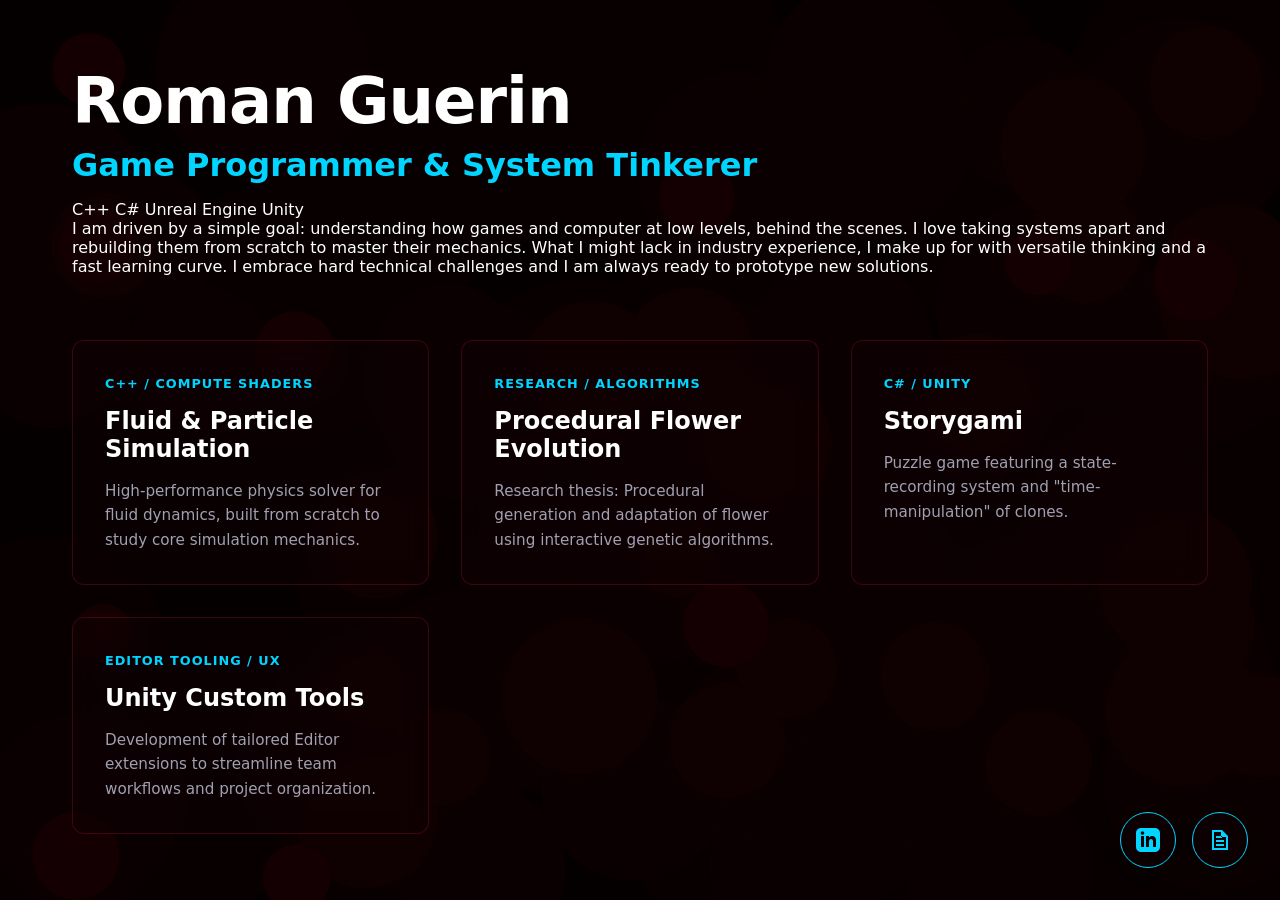
==== index.html @ cbc48a32 "[UPD] V1 - need video" ====
<!DOCTYPE html>
<html lang="en">
<head>
    <meta charset="UTF-8">
    <meta name="viewport" content="width=device-width, initial-scale=1.0">
    <title>Portfolio | Game Programmer</title>
    <link rel="stylesheet" href="css/style.css">
</head>
<body>
    <canvas id="bg-canvas"></canvas>

    <main class="ui-layer">
        <header class="hero">
            <h1>Roman Guerin</h1>
            <h2>Game Programmer & System Tinkerer</h2>
            
            <div class="tags-container">
                <span class="skill-badge">C++</span>
                <span class="skill-badge">C#</span>
                <span class="skill-badge">Unreal Engine</span>
                <span class="skill-badge">Unity</span>
            </div>
            
            <p class="pitch">
                I am driven by a simple goal: understanding how games and computer at low levels, behind the scenes. I love taking systems apart and rebuilding them from scratch to master their mechanics. What I might lack in industry experience, I make up for with versatile thinking and a fast learning curve. I embrace hard technical challenges and I am always ready to prototype new solutions.
            </p>
        </header>

        <section class="projects-grid">
            
            <article class="project-card" data-video="assets/fluid_sim.mp4" onclick="openModal(this)">
                <div class="card-content">
                    <span class="tech-tag">C++ / Compute Shaders</span>
                    <h3>Fluid & Particle Simulation</h3>
                    <p>High-performance physics solver for fluid dynamics, built from scratch to study core simulation mechanics.</p>
                </div>
                <div class="hidden-details" style="display: none;">
                    <p>Developed a custom particle engine designed for scalability and deep understanding of physics programming. Made as a school project, I went beyond and built a fluid simulation and optimised it. The system adapts its execution based on particle count requirements.</p>
                    <ul>
                        <li>Inside Unreal but using native C++.</li>
                        <li>Implemented spatial simulation algorithms for fluid behaviors.</li>
                        <li>Dynamic scaling utilizing GPU optimizations including Compute Shaders and GPU Instancing/Batching for massive particle counts.</li>
                        <li>Focused on memory alignment and data-locality to ensure high-performance rendering.</li>
                    </ul>
                </div>
            </article>

            <article class="project-card" data-video="assets/procedural_flowers.mp4" onclick="openModal(this)">
                <div class="card-content">
                    <span class="tech-tag">Research / Algorithms</span>
                    <h3>Procedural Flower Evolution</h3>
                    <p>Research thesis: Procedural generation and adaptation of flower using interactive genetic algorithms.</p>
                </div>
                <div class="hidden-details" style="display: none;">
                    <p>An exploratory system evaluating how procedural 3D plant models can mutate and adapt. While the thesis focuses on small-scale individual flora, the ultimate architectural goal is full biome generation.</p>
                    <ul>
                        <li>Implemented an Interactive Evolutionary Computation approach where the user acts as the fitness function to guide plant mutation.</li>
                        <li>Explored Crossover and Procedural Mutation algorithms to create organic variations.</li>
                        <li>Studied state-of-the-art scientific papers on algorithmic plant growth.</li>
                    </ul>
                </div>
            </article>

            <article class="project-card" data-video="assets/storygami.mp4" onclick="openModal(this)">
                <div class="card-content">
                    <span class="tech-tag">C# / Unity</span>
                    <h3>Storygami</h3>
                    <p>Puzzle game featuring a state-recording system and "time-manipulation" of clones.</p>
                </div>
                <div class="hidden-details" style="display: none;">
                    <p>A puzzle game presented in an isometric view, featuring the unique aspect that allows players to create clones to solve each room. However, the player requires time to generate these clones, and their time is limited.</p>
                    <p>Architected a system for a 3rd-year student project, focusing heavily on performance constraints and data management.</p>
                    <ul>
                        <li>Developed a Time Record/Playback system saving velocities and player actions.</li>
                        <li>Heavily optimized the recording loop to fluidly support up to 100 simultaneous player clones without frame drops.</li>
                    </ul>
                </div>
            </article>

            <article class="project-card" data-video="assets/unity_tools.mp4" onclick="openModal(this)">
                <div class="card-content">
                    <span class="tech-tag">Editor Tooling / UX</span>
                    <h3>Unity Custom Tools</h3>
                    <p>Development of tailored Editor extensions to streamline team workflows and project organization.</p>
                </div>
                <div class="hidden-details" style="display: none;">
                    <p>I like building tools to help developers and designers. I regularly extend the Unity Editor to solve specific problems.</p>
                    <ul>
                        <li>Built custom Level Design workflows and gizmos for <em>Storygami</em>, drastically reducing iteration time.</li>
                        <li>Developed a Project hierarchy tool allowing custom folder coloring to improve asset management and visual organization.</li>
                        <li>Deep usage of Unity's Editor GUI scripting.</li>
                    </ul>
                </div>
            </article>

        </section>
    </main>

    <div id="project-modal" class="modal-overlay">
        <div class="modal-content">
            <button class="close-btn">&times;</button>
            
            <div class="modal-header">
                <span id="modal-tag" class="tech-tag">Tag</span>
                <h2 id="modal-title">Project Title</h2>
            </div>
            
            <div class="modal-media-container">
                <video id="modal-video" autoplay loop muted playsinline></video>
            </div>
            
            <div id="modal-description" class="modal-body">
            </div>
        </div>
    </div>

    <div class="floating-actions">
        <a href="https://www.linkedin.com/in/roman-guerin/" target="_blank" class="action-btn" title="LinkedIn">
            <svg viewBox="0 0 24 24"><path d="M19 0h-14c-2.761 0-5 2.239-5 5v14c0 2.761 2.239 5 5 5h14c2.762 0 5-2.239 5-5v-14c0-2.761-2.238-5-5-5zm-11 19h-3v-11h3v11zm-1.5-12.268c-.966 0-1.75-.79-1.75-1.764s.784-1.764 1.75-1.764 1.75.79 1.75 1.764-.783 1.764-1.75 1.764zm13.5 12.268h-3v-5.604c0-3.368-4-3.113-4 0v5.604h-3v-11h3v1.765c1.396-2.586 7-2.777 7 2.476v6.759z"/></svg>
        </a>
        <a href="cv.html" class="action-btn" title="View Resume">
            <svg viewBox="0 0 24 24"><path d="M14 2h-10v20h16v-14l-6-6zm-8 2h7v5h5v11h-12v-18zm2 14v-2h8v2h-8zm0-4v-2h8v2h-8zm0-4v-2h6v2h-6z"/></svg>
        </a>
    </div>

    <script src="js/background.js"></script>
    <script src="js/ui.js"></script>
</body>
</html>
---- css/style.css ----
/* Variables */
:root {
    --text-main: #ffffff;
    --text-muted: #a0a0b0;
    --accent-cyan: #00d5ff;
    --card-bg: rgba(15, 0, 5, 0.4); 
    --card-border: rgba(255, 30, 60, 0.2); 
    --card-hover-border: rgba(0, 213, 255, 0.5); 
}

/* Reset */
* {
    margin: 0;
    padding: 0;
    box-sizing: border-box;
}

body {
    background-color: #030001; 
    color: var(--text-main);
    font-family: system-ui, -apple-system, BlinkMacSystemFont, 'Segoe UI', Roboto, sans-serif;
    overflow-x: hidden;
}

/* Canvas */
#bg-canvas {
    position: fixed;
    top: 0;
    left: 0;
    width: 100vw;
    height: 100vh;
    z-index: -1; 
    pointer-events: none; 
}

/* UI Layout */
.ui-layer {
    position: relative;
    z-index: 1;
    max-width: 1200px;
    margin: 0 auto;
    padding: 4rem 2rem;
}

.hero {
    margin-bottom: 4rem;
}

.hero h1 {
    font-size: 4rem;
    font-weight: 800;
    letter-spacing: -1px;
    margin-bottom: 0.5rem;
}

.hero h2 {
    font-size: 2rem;
    color: var(--accent-cyan);
    font-weight: 600;
    margin-bottom: 1rem;
}

.subtitle {
    font-size: 1.2rem;
    color: var(--text-muted);
    max-width: 600px;
    line-height: 1.5;
}

/* Project Cards */
.projects-grid {
    display: grid;
    grid-template-columns: repeat(auto-fit, minmax(320px, 1fr));
    gap: 2rem;
}

.project-card {
    background: var(--card-bg);
    backdrop-filter: blur(12px); 
    -webkit-backdrop-filter: blur(12px);
    border: 1px solid var(--card-border);
    border-radius: 12px;
    padding: 2rem;
    cursor: pointer;
    transition: transform 0.3s ease, border-color 0.3s ease, box-shadow 0.3s ease;
}

.project-card:hover {
    transform: translateY(-5px);
    border-color: var(--card-hover-border);
    box-shadow: 0 10px 30px rgba(0, 213, 255, 0.1);
}

.tech-tag {
    display: inline-block;
    font-size: 0.8rem;
    font-weight: 700;
    text-transform: uppercase;
    letter-spacing: 1px;
    color: var(--accent-cyan);
    margin-bottom: 1rem;
}

.project-card h3 {
    font-size: 1.5rem;
    margin-bottom: 1rem;
}

.project-card p {
    color: var(--text-muted);
    line-height: 1.6;
    font-size: 0.95rem;
}

/* Modal */
.modal-overlay {
    position: fixed;
    top: 0;
    left: 0;
    width: 100vw;
    height: 100vh;
    background: rgba(2, 0, 1, 0.85); 
    backdrop-filter: blur(5px);
    -webkit-backdrop-filter: blur(5px);
    z-index: 100;
    display: flex;
    justify-content: center;
    align-items: center;
    opacity: 0;
    pointer-events: none;
    transition: opacity 0.3s ease;
}

.modal-overlay.active {
    opacity: 1;
    pointer-events: auto;
}

.modal-content {
    background: var(--card-bg);
    border: 1px solid var(--accent-cyan);
    border-radius: 12px;
    width: 90%;
    max-width: 800px;
    max-height: 90vh;
    overflow-y: auto;
    padding: 2.5rem;
    position: relative;
    box-shadow: 0 20px 50px rgba(0, 0, 0, 0.5);
    transform: translateY(30px) scale(0.95);
    transition: transform 0.3s ease;
}

.modal-overlay.active .modal-content {
    transform: translateY(0) scale(1);
}

.close-btn {
    position: absolute;
    top: 1.5rem;
    right: 1.5rem;
    background: none;
    border: none;
    color: var(--text-muted);
    font-size: 2rem;
    line-height: 1;
    cursor: pointer;
    transition: color 0.2s ease;
}

.close-btn:hover {
    color: var(--accent-cyan);
}

.modal-header {
    margin-bottom: 2rem;
}

.modal-header h2 {
    font-size: 2.5rem;
    margin-top: 0.5rem;
}

.modal-media-container {
    width: 100%;
    height: 350px; 
    background: #000;
    border-radius: 8px;
    overflow: hidden;
    margin-bottom: 2rem;
    border: 1px solid var(--card-border);
    box-shadow: 0 4px 15px rgba(0, 0, 0, 0.5);
}

#modal-video {
    width: 100%;
    height: 100%;
    object-fit: cover; 
}

.modal-body {
    line-height: 1.8;
    color: #e0e0e0;
}

.modal-body ul {
    margin-top: 1rem;
    margin-left: 1.5rem;
}

.modal-body li {
    margin-bottom: 0.5rem;
}

/* Floating Actions */
.floating-actions {
    position: fixed;
    bottom: 2rem;
    right: 2rem;
    display: flex;
    gap: 1rem;
    z-index: 50;
}

.action-btn {
    width: 56px;
    height: 56px;
    border-radius: 50%;
    background: var(--card-bg);
    border: 1px solid var(--accent-cyan);
    color: var(--accent-cyan);
    display: flex;
    align-items: center;
    justify-content: center;
    cursor: pointer;
    backdrop-filter: blur(8px);
    transition: all 0.3s ease;
    text-decoration: none;
    box-shadow: 0 4px 15px rgba(0, 0, 0, 0.5);
}

.action-btn:hover {
    transform: scale(1.1) translateY(-5px);
    background: var(--accent-cyan);
    color: #000;
    box-shadow: 0 10px 25px rgba(0, 213, 255, 0.3);
}

.action-btn svg {
    width: 24px;
    height: 24px;
    fill: currentColor;
}

/* CV Page layout */
.cv-page-container {
    position: relative;
    z-index: 1;
    display: flex;
    flex-direction: column;
    align-items: center;
    min-height: 100vh;
    padding: 2rem;
}

.cv-toolbar {
    width: 100%;
    max-width: 1000px;
    display: flex;
    justify-content: space-between;
    margin-bottom: 2rem;
}

.cv-action-btn {
    display: flex;
    align-items: center;
    padding: 0.8rem 1.5rem;
    background: var(--card-bg);
    border: 1px solid var(--accent-cyan);
    color: var(--text-main);
    border-radius: 8px;
    cursor: pointer;
    font-weight: 600;
    text-decoration: none;
    transition: all 0.2s ease;
    backdrop-filter: blur(8px);
}

.cv-action-btn svg {
    width: 20px;
    height: 20px;
    fill: currentColor;
}

.cv-action-btn:hover {
    background: var(--accent-cyan);
    color: #000;
}

.cv-document-wrapper {
    width: 100%;
    max-width: 1000px;
    display: flex;
    justify-content: center;
}

#cv-image {
    max-width: 100%;
    height: auto;
    border-radius: 4px;
    box-shadow: 0 20px 60px rgba(0, 0, 0, 0.8);
    opacity: 0.93; 
}
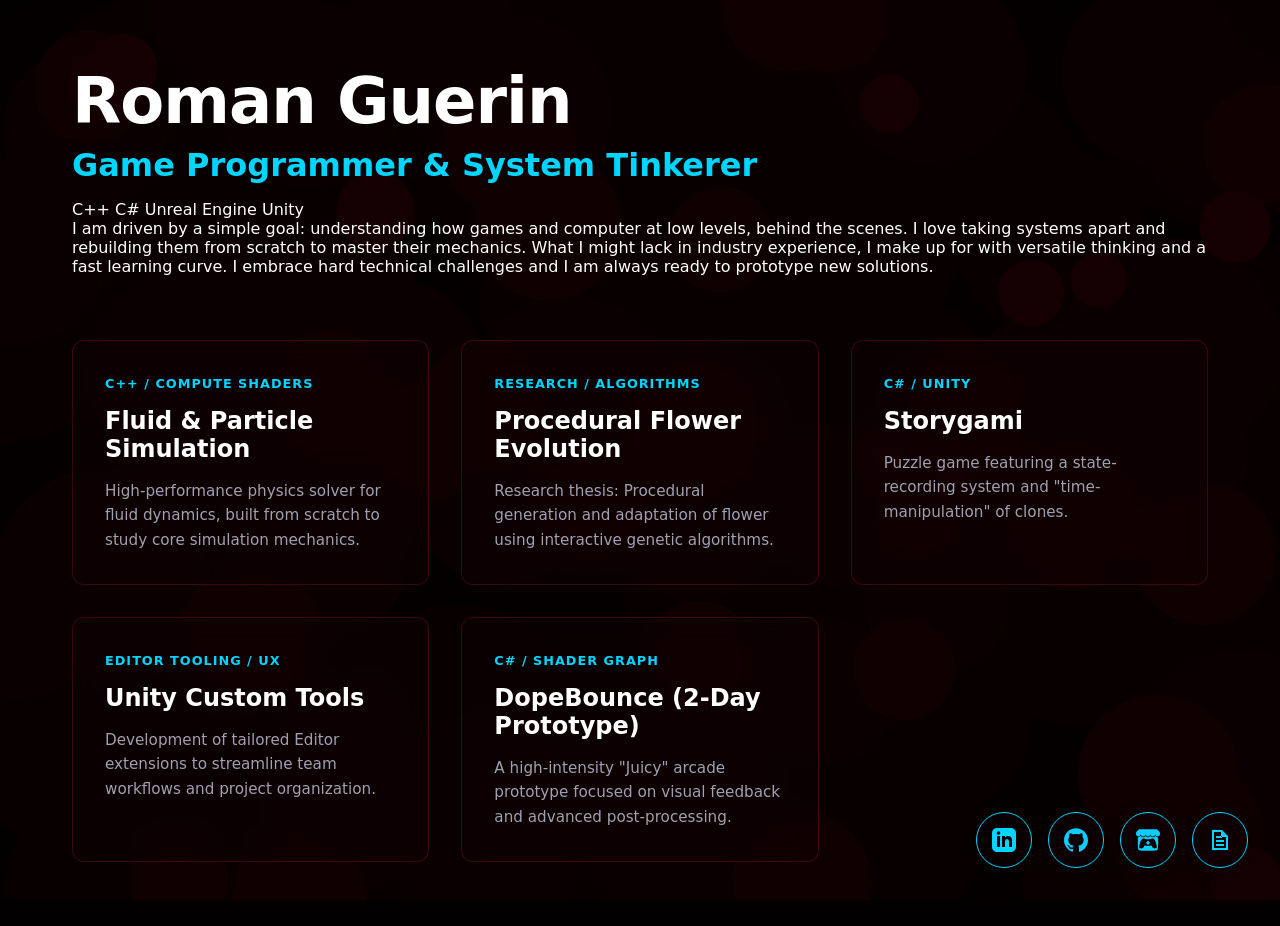
==== commit cc4866b4: "[UPD] Link - proper link + video" ====
--- a/index.html
+++ b/index.html
@@ -88,7 +88,24 @@
                     <ul>
                         <li>Built custom Level Design workflows and gizmos for <em>Storygami</em>, drastically reducing iteration time.</li>
                         <li>Developed a Project hierarchy tool allowing custom folder coloring to improve asset management and visual organization.</li>
+                        <li>Procedural generation of blocs using a propagation style algorithm.</li>
                         <li>Deep usage of Unity's Editor GUI scripting.</li>
+                    </ul>
+                </div>
+            </article>
+
+            <article class="project-card" data-video="assets/dopebounce.mp4" onclick="openModal(this)">
+                <div class="card-content">
+                    <span class="tech-tag">C# / Shader Graph</span>
+                    <h3>DopeBounce (2-Day Prototype)</h3>
+                    <p>A high-intensity "Juicy" arcade prototype focused on visual feedback and advanced post-processing.</p>
+                </div>
+                <div class="hidden-details" style="display: none;">
+                    <p>Built in just 48 hours, this project was an exercise in Game Feel and visual polish. The goal was to transform a basic bouncing mechanic into a sensory experience using procedural effects.</p>
+                    <ul>
+                        <li>Implemented dynamic feedback systems: screen shake, time-stop on impact, and procedural particle trails.</li>
+                        <li>Focused on rapid iteration and "Juice" programming to maximize player engagement with minimal mechanics.</li>
+                        <li>Managed all post-processing volumes and real-time color grading to maintain a cohesive neon-retro aesthetic.</li>
                     </ul>
                 </div>
             </article>
@@ -118,6 +135,12 @@
         <a href="https://www.linkedin.com/in/roman-guerin/" target="_blank" class="action-btn" title="LinkedIn">
             <svg viewBox="0 0 24 24"><path d="M19 0h-14c-2.761 0-5 2.239-5 5v14c0 2.761 2.239 5 5 5h14c2.762 0 5-2.239 5-5v-14c0-2.761-2.238-5-5-5zm-11 19h-3v-11h3v11zm-1.5-12.268c-.966 0-1.75-.79-1.75-1.764s.784-1.764 1.75-1.764 1.75.79 1.75 1.764-.783 1.764-1.75 1.764zm13.5 12.268h-3v-5.604c0-3.368-4-3.113-4 0v5.604h-3v-11h3v1.765c1.396-2.586 7-2.777 7 2.476v6.759z"/></svg>
         </a>
+        <a href="https://github.com/Nyukiland" target="_blank" class="action-btn" title="GitHub">
+            <img src="assets/github.svg" alt="GitHub" style="width: 24px; height: 24px; filter: invert(72%) sepia(85%) saturate(3015%) hue-rotate(152deg) brightness(101%) contrast(101%);">
+        </a>
+        <a href="https://nyukiland.itch.io/" target="_blank" class="action-btn" title="Itch.io">
+            <img src="assets/itch.svg" alt="Itch.io" style="width: 24px; height: 24px; filter: invert(72%) sepia(85%) saturate(3015%) hue-rotate(152deg) brightness(101%) contrast(101%);">
+        </a>
         <a href="cv.html" class="action-btn" title="View Resume">
             <svg viewBox="0 0 24 24"><path d="M14 2h-10v20h16v-14l-6-6zm-8 2h7v5h5v11h-12v-18zm2 14v-2h8v2h-8zm0-4v-2h8v2h-8zm0-4v-2h6v2h-6z"/></svg>
         </a>
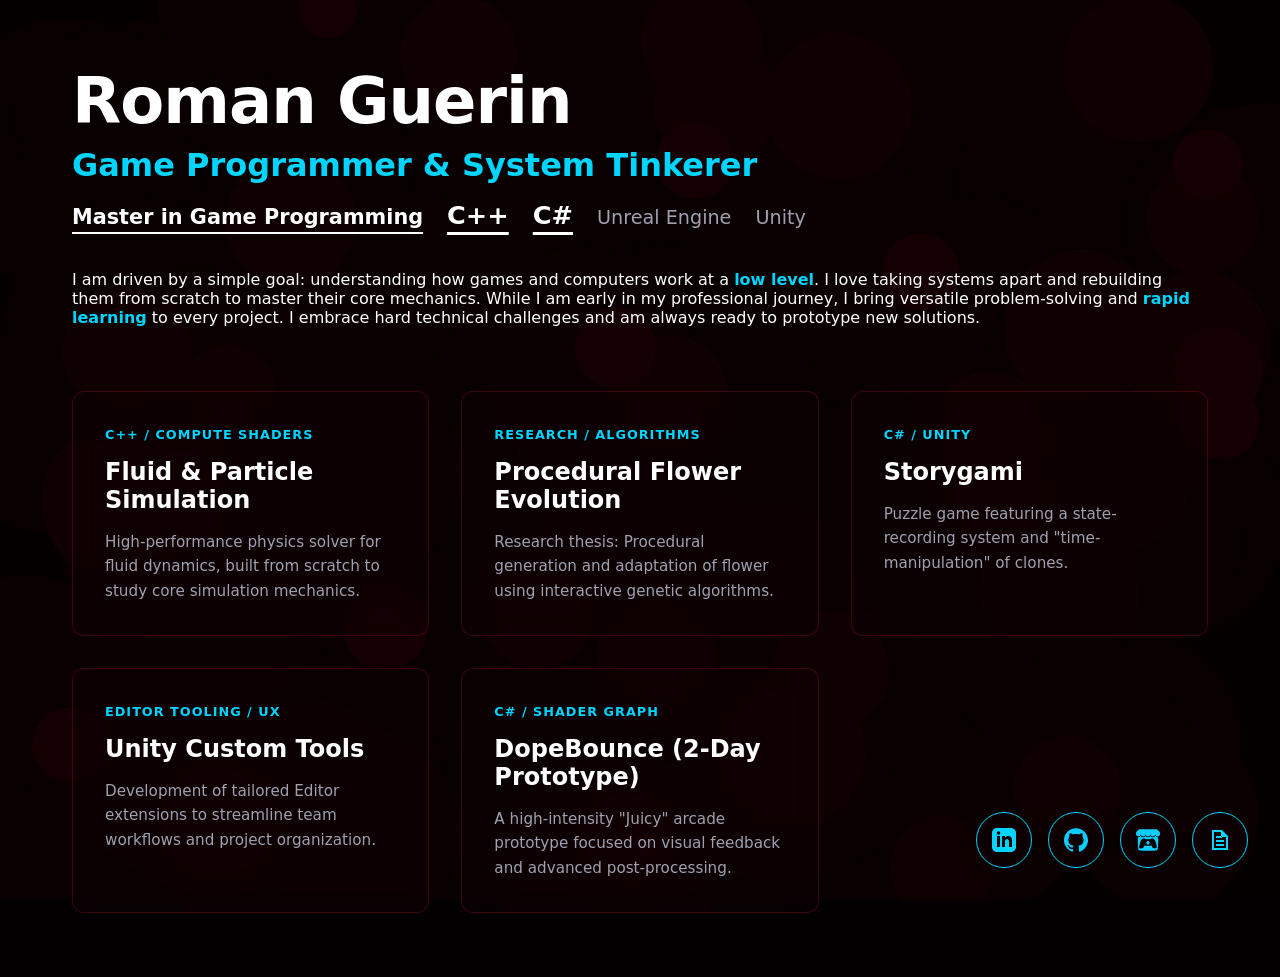
==== commit 074708b6: "[UPD] Mostly visual" ====
--- a/index.html
+++ b/index.html
@@ -2,8 +2,9 @@
 <html lang="en">
 <head>
     <meta charset="UTF-8">
+    <link rel="icon" type="image/svg+xml" href="assets/favicon.svg">
     <meta name="viewport" content="width=device-width, initial-scale=1.0">
-    <title>Portfolio | Game Programmer</title>
+    <title>Roman Guerin Portfolio | Game Programmer</title>
     <link rel="stylesheet" href="css/style.css">
 </head>
 <body>
@@ -14,15 +15,16 @@
             <h1>Roman Guerin</h1>
             <h2>Game Programmer & System Tinkerer</h2>
             
-            <div class="tags-container">
-                <span class="skill-badge">C++</span>
-                <span class="skill-badge">C#</span>
-                <span class="skill-badge">Unreal Engine</span>
-                <span class="skill-badge">Unity</span>
+            <div class="tags-container minimalist-tags">
+                <span class="text-degree">Master in Game Programming</span>
+                <span class="text-lang">C++</span>
+                <span class="text-lang">C#</span>
+                <span class="text-engine">Unreal Engine</span>
+                <span class="text-engine">Unity</span>
             </div>
             
             <p class="pitch">
-                I am driven by a simple goal: understanding how games and computer at low levels, behind the scenes. I love taking systems apart and rebuilding them from scratch to master their mechanics. What I might lack in industry experience, I make up for with versatile thinking and a fast learning curve. I embrace hard technical challenges and I am always ready to prototype new solutions.
+                I am driven by a simple goal: understanding how games and computers work at a <strong>low level</strong>. I love taking systems apart and rebuilding them from scratch to master their core mechanics. While I am early in my professional journey, I bring versatile problem-solving and <strong>rapid learning</strong> to every project. I embrace hard technical challenges and am always ready to prototype new solutions.
             </p>
         </header>
 
@@ -35,17 +37,17 @@
                     <p>High-performance physics solver for fluid dynamics, built from scratch to study core simulation mechanics.</p>
                 </div>
                 <div class="hidden-details" style="display: none;">
-                    <p>Developed a custom particle engine designed for scalability and deep understanding of physics programming. Made as a school project, I went beyond and built a fluid simulation and optimised it. The system adapts its execution based on particle count requirements.</p>
+                    <p>Developed a <strong>custom particle engine</strong> designed for scalability and deep understanding of physics programming. Made as a school project, I went beyond and built a fluid simulation and optimized it. The system adapts its execution based on particle count requirements.</p>
                     <ul>
-                        <li>Inside Unreal but using native C++.</li>
+                        <li>Inside Unreal but using <strong>native C++</strong>.</li>
                         <li>Implemented spatial simulation algorithms for fluid behaviors.</li>
-                        <li>Dynamic scaling utilizing GPU optimizations including Compute Shaders and GPU Instancing/Batching for massive particle counts.</li>
-                        <li>Focused on memory alignment and data-locality to ensure high-performance rendering.</li>
+                        <li>Dynamic scaling utilizing GPU optimizations including <strong>Compute Shaders</strong> and <strong>GPU Instancing/Batching</strong> for massive particle counts.</li>
+                        <li>Focused on <strong>memory alignment</strong> and data-locality to ensure high-performance rendering.</li>
                     </ul>
                 </div>
             </article>
 
-            <article class="project-card" data-video="assets/procedural_flowers.mp4" onclick="openModal(this)">
+            <article class="project-card" data-image="assets/procedural_flowers.jpg" onclick="openModal(this)">
                 <div class="card-content">
                     <span class="tech-tag">Research / Algorithms</span>
                     <h3>Procedural Flower Evolution</h3>
@@ -54,14 +56,14 @@
                 <div class="hidden-details" style="display: none;">
                     <p>An exploratory system evaluating how procedural 3D plant models can mutate and adapt. While the thesis focuses on small-scale individual flora, the ultimate architectural goal is full biome generation.</p>
                     <ul>
-                        <li>Implemented an Interactive Evolutionary Computation approach where the user acts as the fitness function to guide plant mutation.</li>
-                        <li>Explored Crossover and Procedural Mutation algorithms to create organic variations.</li>
-                        <li>Studied state-of-the-art scientific papers on algorithmic plant growth.</li>
+                        <li>Implemented an <strong>Interactive Evolutionary Computation</strong> approach where the user acts as the fitness function to guide plant mutation.</li>
+                        <li>Explored <strong>Crossover</strong> and <strong>Procedural Mutation</strong> algorithms to create organic variations.</li>
+                        <li>Studied <strong>state-of-the-art scientific papers</strong> on algorithmic plant growth.</li>
                     </ul>
                 </div>
             </article>
 
-            <article class="project-card" data-video="assets/storygami.mp4" onclick="openModal(this)">
+            <article class="project-card" data-video="assets/Trailer_Storygami.mp4" onclick="openModal(this)">
                 <div class="card-content">
                     <span class="tech-tag">C# / Unity</span>
                     <h3>Storygami</h3>
@@ -69,11 +71,15 @@
                 </div>
                 <div class="hidden-details" style="display: none;">
                     <p>A puzzle game presented in an isometric view, featuring the unique aspect that allows players to create clones to solve each room. However, the player requires time to generate these clones, and their time is limited.</p>
-                    <p>Architected a system for a 3rd-year student project, focusing heavily on performance constraints and data management.</p>
+                    <p>Architected a system for a 3rd-year student project, focusing heavily on <strong>performance constraints</strong> and <strong>data management</strong>.</p>
                     <ul>
-                        <li>Developed a Time Record/Playback system saving velocities and player actions.</li>
-                        <li>Heavily optimized the recording loop to fluidly support up to 100 simultaneous player clones without frame drops.</li>
+                        <li>Developed a <strong>Time Record/Playback system</strong> saving velocities and player actions.</li>
+                        <li>Heavily optimized the recording loop to fluidly support up to <strong>100 simultaneous player clones</strong> without frame drops.</li>
                     </ul>
+                    <a href="https://kahnetop.itch.io/storygami" target="_blank" class="modal-action-btn">
+                        <svg viewBox="0 0 24 24" style="width: 18px; height: 18px; fill: currentColor; margin-right: 8px;"><path d="M3 22v-20l18 10-18 10z"/></svg>
+                        Play Storygami on Itch.io
+                    </a>
                 </div>
             </article>
 
@@ -86,10 +92,10 @@
                 <div class="hidden-details" style="display: none;">
                     <p>I like building tools to help developers and designers. I regularly extend the Unity Editor to solve specific problems.</p>
                     <ul>
-                        <li>Built custom Level Design workflows and gizmos for <em>Storygami</em>, drastically reducing iteration time.</li>
-                        <li>Developed a Project hierarchy tool allowing custom folder coloring to improve asset management and visual organization.</li>
-                        <li>Procedural generation of blocs using a propagation style algorithm.</li>
-                        <li>Deep usage of Unity's Editor GUI scripting.</li>
+                        <li>Built <strong>custom Level Design workflows</strong> and gizmos for <em>Storygami</em>, drastically reducing iteration time.</li>
+                        <li>Developed a <strong>Project hierarchy tool</strong> allowing custom folder coloring to improve asset management and visual organization.</li>
+                        <li><strong>Procedural generation</strong> of blocs using a propagation style algorithm.</li>
+                        <li>Deep usage of Unity's <strong>Editor GUI scripting</strong>.</li>
                     </ul>
                 </div>
             </article>
@@ -101,12 +107,16 @@
                     <p>A high-intensity "Juicy" arcade prototype focused on visual feedback and advanced post-processing.</p>
                 </div>
                 <div class="hidden-details" style="display: none;">
-                    <p>Built in just 48 hours, this project was an exercise in Game Feel and visual polish. The goal was to transform a basic bouncing mechanic into a sensory experience using procedural effects.</p>
+                    <p>Built in just 48 hours, this project was an exercise in <strong>Game Feel</strong> and visual polish. The goal was to transform a basic bouncing mechanic into a sensory experience using procedural effects.</p>
                     <ul>
-                        <li>Implemented dynamic feedback systems: screen shake, time-stop on impact, and procedural particle trails.</li>
-                        <li>Focused on rapid iteration and "Juice" programming to maximize player engagement with minimal mechanics.</li>
-                        <li>Managed all post-processing volumes and real-time color grading to maintain a cohesive neon-retro aesthetic.</li>
+                        <li>Implemented <strong>dynamic feedback systems</strong>: screen shake, time-stop on impact, and procedural particle trails.</li>
+                        <li>Focused on rapid iteration and <strong>"Juice" programming</strong> to maximize player engagement with minimal mechanics.</li>
+                        <li>Managed all post-processing volumes and real-time color grading to maintain a cohesive <strong>neon-retro aesthetic</strong>.</li>
                     </ul>
+                    <a href="https://gigot.itch.io/dopebounce" target="_blank" class="modal-action-btn">
+                        <svg viewBox="0 0 24 24" style="width: 18px; height: 18px; fill: currentColor; margin-right: 8px;"><path d="M3 22v-20l18 10-18 10z"/></svg>
+                        Play DopeBounce on Itch.io
+                    </a>
                 </div>
             </article>
 
@@ -122,8 +132,13 @@
                 <h2 id="modal-title">Project Title</h2>
             </div>
             
-            <div class="modal-media-container">
+            <div class="modal-media-container" id="media-container">
                 <video id="modal-video" autoplay loop muted playsinline></video>
+                <img id="modal-image" src="" alt="Project Visual" style="display: none;">
+                
+                <button id="fullscreen-btn" class="fullscreen-btn" title="Toggle Fullscreen">
+                    <svg viewBox="0 0 24 24"><path d="M7 14H5v5h5v-2H7v-3zm-2-4h2V7h3V5H5v5zm12 7h-3v2h5v-5h-2v3zM14 5v2h3v3h2V5h-5z"/></svg>
+                </button>
             </div>
             
             <div id="modal-description" class="modal-body">
@@ -135,11 +150,11 @@
         <a href="https://www.linkedin.com/in/roman-guerin/" target="_blank" class="action-btn" title="LinkedIn">
             <svg viewBox="0 0 24 24"><path d="M19 0h-14c-2.761 0-5 2.239-5 5v14c0 2.761 2.239 5 5 5h14c2.762 0 5-2.239 5-5v-14c0-2.761-2.238-5-5-5zm-11 19h-3v-11h3v11zm-1.5-12.268c-.966 0-1.75-.79-1.75-1.764s.784-1.764 1.75-1.764 1.75.79 1.75 1.764-.783 1.764-1.75 1.764zm13.5 12.268h-3v-5.604c0-3.368-4-3.113-4 0v5.604h-3v-11h3v1.765c1.396-2.586 7-2.777 7 2.476v6.759z"/></svg>
         </a>
-        <a href="https://github.com/Nyukiland" target="_blank" class="action-btn" title="GitHub">
-            <img src="assets/github.svg" alt="GitHub" style="width: 24px; height: 24px; filter: invert(72%) sepia(85%) saturate(3015%) hue-rotate(152deg) brightness(101%) contrast(101%);">
+        <a href="https://github.com/nyukiland" target="_blank" class="action-btn" title="GitHub">
+            <img src="assets/github.svg" alt="GitHub" class="social-icon-img">
         </a>
         <a href="https://nyukiland.itch.io/" target="_blank" class="action-btn" title="Itch.io">
-            <img src="assets/itch.svg" alt="Itch.io" style="width: 24px; height: 24px; filter: invert(72%) sepia(85%) saturate(3015%) hue-rotate(152deg) brightness(101%) contrast(101%);">
+            <img src="assets/itch.svg" alt="Itch.io" class="social-icon-img">
         </a>
         <a href="cv.html" class="action-btn" title="View Resume">
             <svg viewBox="0 0 24 24"><path d="M14 2h-10v20h16v-14l-6-6zm-8 2h7v5h5v11h-12v-18zm2 14v-2h8v2h-8zm0-4v-2h8v2h-8zm0-4v-2h6v2h-6z"/></svg>
--- a/css/style.css
+++ b/css/style.css
@@ -1,4 +1,3 @@
-/* Variables */
 :root {
     --text-main: #ffffff;
     --text-muted: #a0a0b0;
@@ -8,7 +7,6 @@
     --card-hover-border: rgba(0, 213, 255, 0.5); 
 }
 
-/* Reset */
 * {
     margin: 0;
     padding: 0;
@@ -22,7 +20,6 @@
     overflow-x: hidden;
 }
 
-/* Canvas */
 #bg-canvas {
     position: fixed;
     top: 0;
@@ -33,7 +30,6 @@
     pointer-events: none; 
 }
 
-/* UI Layout */
 .ui-layer {
     position: relative;
     z-index: 1;
@@ -60,6 +56,40 @@
     margin-bottom: 1rem;
 }
 
+.tags-container.minimalist-tags {
+    display: flex;
+    flex-wrap: wrap;
+    gap: 1.5rem;
+    margin-bottom: 2.5rem;
+    align-items: baseline; 
+}
+
+.text-degree {
+    font-size: 1.3rem;
+    font-weight: 700;
+    color: var(--text-main);
+    text-decoration: underline;
+    text-decoration-color: var(--text-main);
+    text-underline-offset: 8px;
+    text-decoration-thickness: 2px;
+}
+
+.text-lang {
+    font-size: 1.6rem;
+    font-weight: 800;
+    color: var(--text-main);
+    text-decoration: underline;
+    text-decoration-color: var(--text-main);
+    text-underline-offset: 8px;
+    text-decoration-thickness: 3px;
+}
+
+.text-engine {
+    font-size: 1.2rem;
+    font-weight: 500;
+    color: var(--text-muted);
+}
+
 .subtitle {
     font-size: 1.2rem;
     color: var(--text-muted);
@@ -67,7 +97,6 @@
     line-height: 1.5;
 }
 
-/* Project Cards */
 .projects-grid {
     display: grid;
     grid-template-columns: repeat(auto-fit, minmax(320px, 1fr));
@@ -112,7 +141,6 @@
     font-size: 0.95rem;
 }
 
-/* Modal */
 .modal-overlay {
     position: fixed;
     top: 0;
@@ -212,7 +240,6 @@
     margin-bottom: 0.5rem;
 }
 
-/* Floating Actions */
 .floating-actions {
     position: fixed;
     bottom: 2rem;
@@ -252,7 +279,6 @@
     fill: currentColor;
 }
 
-/* CV Page layout */
 .cv-page-container {
     position: relative;
     z-index: 1;
@@ -310,4 +336,90 @@
     border-radius: 4px;
     box-shadow: 0 20px 60px rgba(0, 0, 0, 0.8);
     opacity: 0.93; 
+}
+
+.social-icon-img {
+    width: 24px;
+    height: 24px;
+    transition: filter 0.3s ease;
+    filter: invert(72%) sepia(85%) saturate(3015%) hue-rotate(152deg) brightness(101%) contrast(101%);
+}
+
+.action-btn:hover .social-icon-img {
+    filter: brightness(0);
+}
+
+::-webkit-scrollbar {
+    display: none;
+    width: 0px;
+    background: transparent;
+}
+
+html, body {
+    scrollbar-width: none; 
+    -ms-overflow-style: none; 
+}
+
+.modal-body strong, .pitch strong {
+    color: var(--accent-cyan);
+    font-weight: 700;
+}
+
+#modal-image {
+    width: 100%;
+    height: 100%;
+    object-fit: cover;
+}
+
+.modal-media-container {
+    position: relative; 
+}
+
+.fullscreen-btn {
+    position: absolute;
+    bottom: 12px;
+    right: 12px;
+    background: rgba(0, 0, 0, 0.6);
+    border: 1px solid rgba(0, 213, 255, 0.4);
+    border-radius: 6px;
+    padding: 8px;
+    cursor: pointer;
+    color: var(--text-main);
+    backdrop-filter: blur(4px);
+    transition: all 0.2s ease;
+    display: flex;
+    align-items: center;
+    justify-content: center;
+}
+
+.fullscreen-btn:hover {
+    background: var(--accent-cyan);
+    color: #000;
+}
+
+.fullscreen-btn svg {
+    width: 20px;
+    height: 20px;
+    fill: currentColor;
+}
+
+.modal-action-btn {
+    display: inline-flex;
+    align-items: center;
+    margin-top: 1.5rem;
+    padding: 0.8rem 1.5rem;
+    background: rgba(0, 213, 255, 0.1);
+    border: 1px solid var(--accent-cyan);
+    color: var(--accent-cyan);
+    border-radius: 8px;
+    text-decoration: none;
+    font-weight: 600;
+    transition: all 0.2s ease;
+}
+
+.modal-action-btn:hover {
+    background: var(--accent-cyan);
+    color: #000;
+    box-shadow: 0 5px 15px rgba(0, 213, 255, 0.3);
+    transform: translateY(-2px);
 }
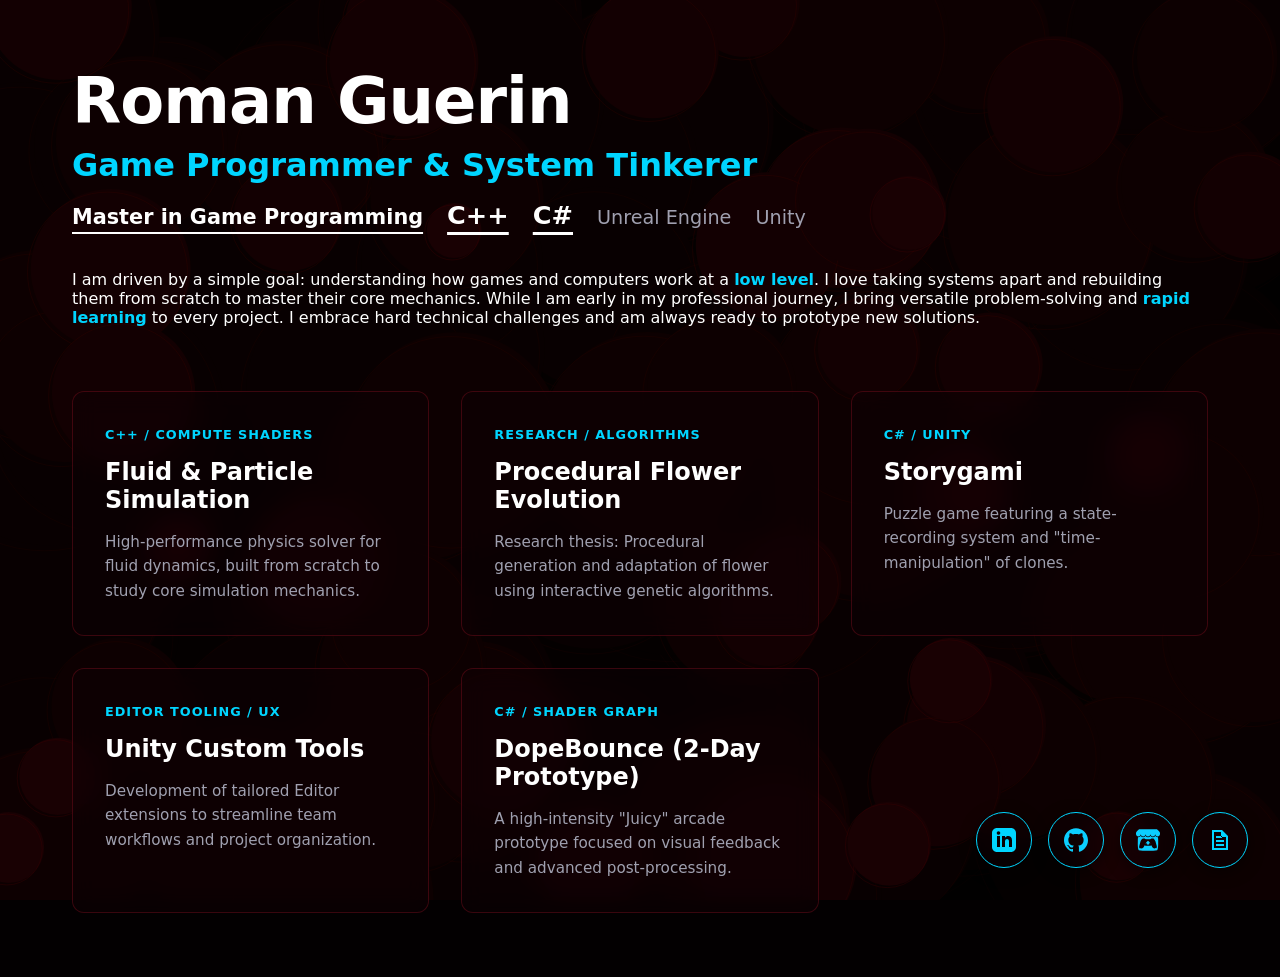
==== commit ed6d4f0c: "[UPD] Added images + fix cv opacity" ====
--- a/index.html
+++ b/index.html
@@ -47,7 +47,7 @@
                 </div>
             </article>
 
-            <article class="project-card" data-image="assets/procedural_flowers.jpg" onclick="openModal(this)">
+            <article class="project-card" data-image="assets/FlowerSchema.png" onclick="openModal(this)">
                 <div class="card-content">
                     <span class="tech-tag">Research / Algorithms</span>
                     <h3>Procedural Flower Evolution</h3>
@@ -83,7 +83,7 @@
                 </div>
             </article>
 
-            <article class="project-card" data-video="assets/unity_tools.mp4" onclick="openModal(this)">
+            <article class="project-card" data-video="assets/tools.mp4" onclick="openModal(this)">
                 <div class="card-content">
                     <span class="tech-tag">Editor Tooling / UX</span>
                     <h3>Unity Custom Tools</h3>
--- a/css/style.css
+++ b/css/style.css
@@ -335,7 +335,7 @@
     height: auto;
     border-radius: 4px;
     box-shadow: 0 20px 60px rgba(0, 0, 0, 0.8);
-    opacity: 0.93; 
+    opacity: 0.96; 
 }
 
 .social-icon-img {
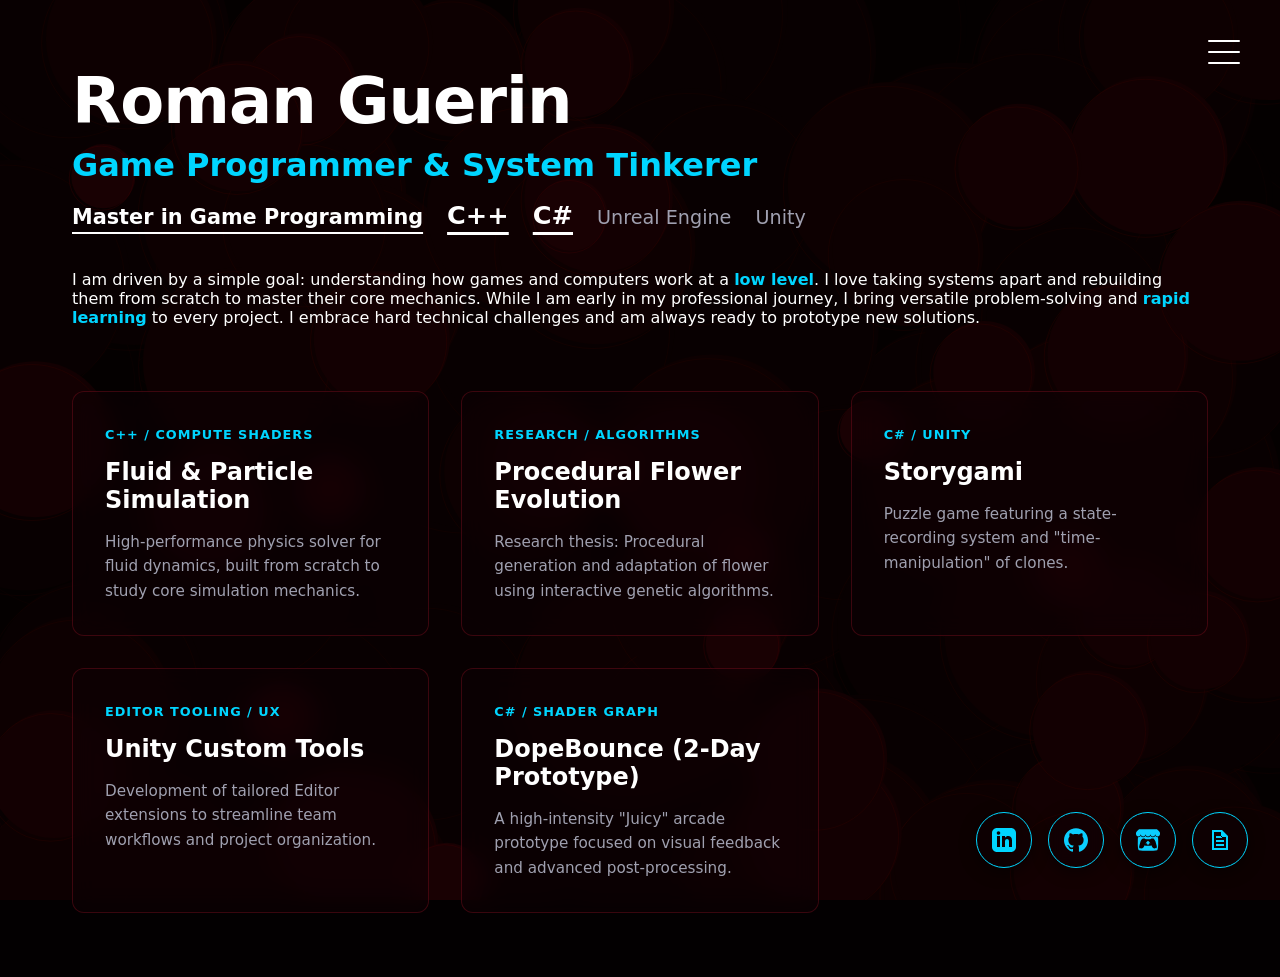
==== commit b1e25b7e: "[ADD] Infinite flower" ====
--- a/index.html
+++ b/index.html
@@ -1,167 +1,360 @@
-<!DOCTYPE html>
+<!doctype html>
 <html lang="en">
-<head>
-    <meta charset="UTF-8">
-    <link rel="icon" type="image/svg+xml" href="assets/favicon.svg">
-    <meta name="viewport" content="width=device-width, initial-scale=1.0">
+  <head>
+    <meta charset="UTF-8" />
+    <link rel="icon" type="image/svg+xml" href="assets/favicon.svg" />
+    <meta name="viewport" content="width=device-width, initial-scale=1.0" />
     <title>Roman Guerin Portfolio | Game Programmer</title>
-    <link rel="stylesheet" href="css/style.css">
-</head>
-<body>
+    <link rel="stylesheet" href="css/style.css" />
+  </head>
+  <body>
     <canvas id="bg-canvas"></canvas>
 
+    <div id="top-nav">
+      <button class="hamburger" id="hamburger-btn">
+        <span></span>
+        <span></span>
+        <span></span>
+      </button>
+      <nav class="dropdown" id="dropdown-menu">
+        <a href="index.html">Home</a>
+        <a href="infiniteflower.html">Infinite Flower</a>
+        <a href="cv.html">CV</a>
+      </nav>
+    </div>
+
     <main class="ui-layer">
-        <header class="hero">
-            <h1>Roman Guerin</h1>
-            <h2>Game Programmer & System Tinkerer</h2>
-            
-            <div class="tags-container minimalist-tags">
-                <span class="text-degree">Master in Game Programming</span>
-                <span class="text-lang">C++</span>
-                <span class="text-lang">C#</span>
-                <span class="text-engine">Unreal Engine</span>
-                <span class="text-engine">Unity</span>
-            </div>
-            
-            <p class="pitch">
-                I am driven by a simple goal: understanding how games and computers work at a <strong>low level</strong>. I love taking systems apart and rebuilding them from scratch to master their core mechanics. While I am early in my professional journey, I bring versatile problem-solving and <strong>rapid learning</strong> to every project. I embrace hard technical challenges and am always ready to prototype new solutions.
-            </p>
-        </header>
-
-        <section class="projects-grid">
-            
-            <article class="project-card" data-video="assets/fluid_sim.mp4" onclick="openModal(this)">
-                <div class="card-content">
-                    <span class="tech-tag">C++ / Compute Shaders</span>
-                    <h3>Fluid & Particle Simulation</h3>
-                    <p>High-performance physics solver for fluid dynamics, built from scratch to study core simulation mechanics.</p>
-                </div>
-                <div class="hidden-details" style="display: none;">
-                    <p>Developed a <strong>custom particle engine</strong> designed for scalability and deep understanding of physics programming. Made as a school project, I went beyond and built a fluid simulation and optimized it. The system adapts its execution based on particle count requirements.</p>
-                    <ul>
-                        <li>Inside Unreal but using <strong>native C++</strong>.</li>
-                        <li>Implemented spatial simulation algorithms for fluid behaviors.</li>
-                        <li>Dynamic scaling utilizing GPU optimizations including <strong>Compute Shaders</strong> and <strong>GPU Instancing/Batching</strong> for massive particle counts.</li>
-                        <li>Focused on <strong>memory alignment</strong> and data-locality to ensure high-performance rendering.</li>
-                    </ul>
-                </div>
-            </article>
-
-            <article class="project-card" data-image="assets/FlowerSchema.png" onclick="openModal(this)">
-                <div class="card-content">
-                    <span class="tech-tag">Research / Algorithms</span>
-                    <h3>Procedural Flower Evolution</h3>
-                    <p>Research thesis: Procedural generation and adaptation of flower using interactive genetic algorithms.</p>
-                </div>
-                <div class="hidden-details" style="display: none;">
-                    <p>An exploratory system evaluating how procedural 3D plant models can mutate and adapt. While the thesis focuses on small-scale individual flora, the ultimate architectural goal is full biome generation.</p>
-                    <ul>
-                        <li>Implemented an <strong>Interactive Evolutionary Computation</strong> approach where the user acts as the fitness function to guide plant mutation.</li>
-                        <li>Explored <strong>Crossover</strong> and <strong>Procedural Mutation</strong> algorithms to create organic variations.</li>
-                        <li>Studied <strong>state-of-the-art scientific papers</strong> on algorithmic plant growth.</li>
-                    </ul>
-                </div>
-            </article>
-
-            <article class="project-card" data-video="assets/Trailer_Storygami.mp4" onclick="openModal(this)">
-                <div class="card-content">
-                    <span class="tech-tag">C# / Unity</span>
-                    <h3>Storygami</h3>
-                    <p>Puzzle game featuring a state-recording system and "time-manipulation" of clones.</p>
-                </div>
-                <div class="hidden-details" style="display: none;">
-                    <p>A puzzle game presented in an isometric view, featuring the unique aspect that allows players to create clones to solve each room. However, the player requires time to generate these clones, and their time is limited.</p>
-                    <p>Architected a system for a 3rd-year student project, focusing heavily on <strong>performance constraints</strong> and <strong>data management</strong>.</p>
-                    <ul>
-                        <li>Developed a <strong>Time Record/Playback system</strong> saving velocities and player actions.</li>
-                        <li>Heavily optimized the recording loop to fluidly support up to <strong>100 simultaneous player clones</strong> without frame drops.</li>
-                    </ul>
-                    <a href="https://kahnetop.itch.io/storygami" target="_blank" class="modal-action-btn">
-                        <svg viewBox="0 0 24 24" style="width: 18px; height: 18px; fill: currentColor; margin-right: 8px;"><path d="M3 22v-20l18 10-18 10z"/></svg>
-                        Play Storygami on Itch.io
-                    </a>
-                </div>
-            </article>
-
-            <article class="project-card" data-video="assets/tools.mp4" onclick="openModal(this)">
-                <div class="card-content">
-                    <span class="tech-tag">Editor Tooling / UX</span>
-                    <h3>Unity Custom Tools</h3>
-                    <p>Development of tailored Editor extensions to streamline team workflows and project organization.</p>
-                </div>
-                <div class="hidden-details" style="display: none;">
-                    <p>I like building tools to help developers and designers. I regularly extend the Unity Editor to solve specific problems.</p>
-                    <ul>
-                        <li>Built <strong>custom Level Design workflows</strong> and gizmos for <em>Storygami</em>, drastically reducing iteration time.</li>
-                        <li>Developed a <strong>Project hierarchy tool</strong> allowing custom folder coloring to improve asset management and visual organization.</li>
-                        <li><strong>Procedural generation</strong> of blocs using a propagation style algorithm.</li>
-                        <li>Deep usage of Unity's <strong>Editor GUI scripting</strong>.</li>
-                    </ul>
-                </div>
-            </article>
-
-            <article class="project-card" data-video="assets/dopebounce.mp4" onclick="openModal(this)">
-                <div class="card-content">
-                    <span class="tech-tag">C# / Shader Graph</span>
-                    <h3>DopeBounce (2-Day Prototype)</h3>
-                    <p>A high-intensity "Juicy" arcade prototype focused on visual feedback and advanced post-processing.</p>
-                </div>
-                <div class="hidden-details" style="display: none;">
-                    <p>Built in just 48 hours, this project was an exercise in <strong>Game Feel</strong> and visual polish. The goal was to transform a basic bouncing mechanic into a sensory experience using procedural effects.</p>
-                    <ul>
-                        <li>Implemented <strong>dynamic feedback systems</strong>: screen shake, time-stop on impact, and procedural particle trails.</li>
-                        <li>Focused on rapid iteration and <strong>"Juice" programming</strong> to maximize player engagement with minimal mechanics.</li>
-                        <li>Managed all post-processing volumes and real-time color grading to maintain a cohesive <strong>neon-retro aesthetic</strong>.</li>
-                    </ul>
-                    <a href="https://gigot.itch.io/dopebounce" target="_blank" class="modal-action-btn">
-                        <svg viewBox="0 0 24 24" style="width: 18px; height: 18px; fill: currentColor; margin-right: 8px;"><path d="M3 22v-20l18 10-18 10z"/></svg>
-                        Play DopeBounce on Itch.io
-                    </a>
-                </div>
-            </article>
-
-        </section>
+      <header class="hero">
+        <h1>Roman Guerin</h1>
+        <h2>Game Programmer & System Tinkerer</h2>
+
+        <div class="tags-container minimalist-tags">
+          <span class="text-degree">Master in Game Programming</span>
+          <span class="text-lang">C++</span>
+          <span class="text-lang">C#</span>
+          <span class="text-engine">Unreal Engine</span>
+          <span class="text-engine">Unity</span>
+        </div>
+
+        <p class="pitch">
+          I am driven by a simple goal: understanding how games and computers
+          work at a <strong>low level</strong>. I love taking systems apart and
+          rebuilding them from scratch to master their core mechanics. While I
+          am early in my professional journey, I bring versatile problem-solving
+          and <strong>rapid learning</strong> to every project. I embrace hard
+          technical challenges and am always ready to prototype new solutions.
+        </p>
+      </header>
+
+      <section class="projects-grid">
+        <article
+          class="project-card"
+          data-video="assets/fluid_sim.mp4"
+          onclick="openModal(this)"
+        >
+          <div class="card-content">
+            <span class="tech-tag">C++ / Compute Shaders</span>
+            <h3>Fluid & Particle Simulation</h3>
+            <p>
+              High-performance physics solver for fluid dynamics, built from
+              scratch to study core simulation mechanics.
+            </p>
+          </div>
+          <div class="hidden-details" style="display: none">
+            <p>
+              Developed a <strong>custom particle engine</strong> designed for
+              scalability and deep understanding of physics programming. Made as
+              a school project, I went beyond and built a fluid simulation and
+              optimized it. The system adapts its execution based on particle
+              count requirements.
+            </p>
+            <ul>
+              <li>Inside Unreal but using <strong>native C++</strong>.</li>
+              <li>
+                Implemented spatial simulation algorithms for fluid behaviors.
+              </li>
+              <li>
+                Dynamic scaling utilizing GPU optimizations including
+                <strong>Compute Shaders</strong> and
+                <strong>GPU Instancing/Batching</strong> for massive particle
+                counts.
+              </li>
+              <li>
+                Focused on <strong>memory alignment</strong> and data-locality
+                to ensure high-performance rendering.
+              </li>
+            </ul>
+          </div>
+        </article>
+
+        <article
+          class="project-card"
+          data-image="assets/FlowerSchema.png"
+          onclick="openModal(this)"
+        >
+          <div class="card-content">
+            <span class="tech-tag">Research / Algorithms</span>
+            <h3>Procedural Flower Evolution</h3>
+            <p>
+              Research thesis: Procedural generation and adaptation of flower
+              using interactive genetic algorithms.
+            </p>
+          </div>
+          <div class="hidden-details" style="display: none">
+            <p>
+              An exploratory system evaluating how procedural 3D plant models
+              can mutate and adapt. While the thesis focuses on small-scale
+              individual flora, the ultimate architectural goal is full biome
+              generation.
+            </p>
+            <ul>
+              <li>
+                Implemented an
+                <strong>Interactive Evolutionary Computation</strong> approach
+                where the user acts as the fitness function to guide plant
+                mutation.
+              </li>
+              <li>
+                Explored <strong>Crossover</strong> and
+                <strong>Procedural Mutation</strong> algorithms to create
+                organic variations.
+              </li>
+              <li>
+                Studied <strong>state-of-the-art scientific papers</strong> on
+                algorithmic plant growth.
+              </li>
+            </ul>
+          </div>
+        </article>
+
+        <article
+          class="project-card"
+          data-video="assets/Trailer_Storygami.mp4"
+          onclick="openModal(this)"
+        >
+          <div class="card-content">
+            <span class="tech-tag">C# / Unity</span>
+            <h3>Storygami</h3>
+            <p>
+              Puzzle game featuring a state-recording system and
+              "time-manipulation" of clones.
+            </p>
+          </div>
+          <div class="hidden-details" style="display: none">
+            <p>
+              A puzzle game presented in an isometric view, featuring the unique
+              aspect that allows players to create clones to solve each room.
+              However, the player requires time to generate these clones, and
+              their time is limited.
+            </p>
+            <p>
+              Architected a system for a 3rd-year student project, focusing
+              heavily on <strong>performance constraints</strong> and
+              <strong>data management</strong>.
+            </p>
+            <ul>
+              <li>
+                Developed a <strong>Time Record/Playback system</strong> saving
+                velocities and player actions.
+              </li>
+              <li>
+                Heavily optimized the recording loop to fluidly support up to
+                <strong>100 simultaneous player clones</strong> without frame
+                drops.
+              </li>
+            </ul>
+            <a
+              href="https://kahnetop.itch.io/storygami"
+              target="_blank"
+              class="modal-action-btn"
+            >
+              <svg
+                viewBox="0 0 24 24"
+                style="
+                  width: 18px;
+                  height: 18px;
+                  fill: currentColor;
+                  margin-right: 8px;
+                "
+              >
+                <path d="M3 22v-20l18 10-18 10z" />
+              </svg>
+              Play Storygami on Itch.io
+            </a>
+          </div>
+        </article>
+
+        <article
+          class="project-card"
+          data-video="assets/tools.mp4"
+          onclick="openModal(this)"
+        >
+          <div class="card-content">
+            <span class="tech-tag">Editor Tooling / UX</span>
+            <h3>Unity Custom Tools</h3>
+            <p>
+              Development of tailored Editor extensions to streamline team
+              workflows and project organization.
+            </p>
+          </div>
+          <div class="hidden-details" style="display: none">
+            <p>
+              I like building tools to help developers and designers. I
+              regularly extend the Unity Editor to solve specific problems.
+            </p>
+            <ul>
+              <li>
+                Built <strong>custom Level Design workflows</strong> and gizmos
+                for <em>Storygami</em>, drastically reducing iteration time.
+              </li>
+              <li>
+                Developed a <strong>Project hierarchy tool</strong> allowing
+                custom folder coloring to improve asset management and visual
+                organization.
+              </li>
+              <li>
+                <strong>Procedural generation</strong> of blocs using a
+                propagation style algorithm.
+              </li>
+              <li>
+                Deep usage of Unity's <strong>Editor GUI scripting</strong>.
+              </li>
+            </ul>
+          </div>
+        </article>
+
+        <article
+          class="project-card"
+          data-video="assets/dopebounce.mp4"
+          onclick="openModal(this)"
+        >
+          <div class="card-content">
+            <span class="tech-tag">C# / Shader Graph</span>
+            <h3>DopeBounce (2-Day Prototype)</h3>
+            <p>
+              A high-intensity "Juicy" arcade prototype focused on visual
+              feedback and advanced post-processing.
+            </p>
+          </div>
+          <div class="hidden-details" style="display: none">
+            <p>
+              Built in just 48 hours, this project was an exercise in
+              <strong>Game Feel</strong> and visual polish. The goal was to
+              transform a basic bouncing mechanic into a sensory experience
+              using procedural effects.
+            </p>
+            <ul>
+              <li>
+                Implemented <strong>dynamic feedback systems</strong>: screen
+                shake, time-stop on impact, and procedural particle trails.
+              </li>
+              <li>
+                Focused on rapid iteration and
+                <strong>"Juice" programming</strong> to maximize player
+                engagement with minimal mechanics.
+              </li>
+              <li>
+                Managed all post-processing volumes and real-time color grading
+                to maintain a cohesive <strong>neon-retro aesthetic</strong>.
+              </li>
+            </ul>
+            <a
+              href="https://gigot.itch.io/dopebounce"
+              target="_blank"
+              class="modal-action-btn"
+            >
+              <svg
+                viewBox="0 0 24 24"
+                style="
+                  width: 18px;
+                  height: 18px;
+                  fill: currentColor;
+                  margin-right: 8px;
+                "
+              >
+                <path d="M3 22v-20l18 10-18 10z" />
+              </svg>
+              Play DopeBounce on Itch.io
+            </a>
+          </div>
+        </article>
+      </section>
     </main>
 
     <div id="project-modal" class="modal-overlay">
-        <div class="modal-content">
-            <button class="close-btn">&times;</button>
-            
-            <div class="modal-header">
-                <span id="modal-tag" class="tech-tag">Tag</span>
-                <h2 id="modal-title">Project Title</h2>
-            </div>
-            
-            <div class="modal-media-container" id="media-container">
-                <video id="modal-video" autoplay loop muted playsinline></video>
-                <img id="modal-image" src="" alt="Project Visual" style="display: none;">
-                
-                <button id="fullscreen-btn" class="fullscreen-btn" title="Toggle Fullscreen">
-                    <svg viewBox="0 0 24 24"><path d="M7 14H5v5h5v-2H7v-3zm-2-4h2V7h3V5H5v5zm12 7h-3v2h5v-5h-2v3zM14 5v2h3v3h2V5h-5z"/></svg>
-                </button>
-            </div>
-            
-            <div id="modal-description" class="modal-body">
-            </div>
+      <div class="modal-content">
+        <button class="close-btn">&times;</button>
+
+        <div class="modal-header">
+          <span id="modal-tag" class="tech-tag">Tag</span>
+          <h2 id="modal-title">Project Title</h2>
         </div>
+
+        <div class="modal-media-container" id="media-container">
+          <video id="modal-video" autoplay loop muted playsinline></video>
+          <img
+            id="modal-image"
+            src=""
+            alt="Project Visual"
+            style="display: none"
+          />
+
+          <button
+            id="fullscreen-btn"
+            class="fullscreen-btn"
+            title="Toggle Fullscreen"
+          >
+            <svg viewBox="0 0 24 24">
+              <path
+                d="M7 14H5v5h5v-2H7v-3zm-2-4h2V7h3V5H5v5zm12 7h-3v2h5v-5h-2v3zM14 5v2h3v3h2V5h-5z"
+              />
+            </svg>
+          </button>
+        </div>
+
+        <div id="modal-description" class="modal-body"></div>
+      </div>
     </div>
 
     <div class="floating-actions">
-        <a href="https://www.linkedin.com/in/roman-guerin/" target="_blank" class="action-btn" title="LinkedIn">
-            <svg viewBox="0 0 24 24"><path d="M19 0h-14c-2.761 0-5 2.239-5 5v14c0 2.761 2.239 5 5 5h14c2.762 0 5-2.239 5-5v-14c0-2.761-2.238-5-5-5zm-11 19h-3v-11h3v11zm-1.5-12.268c-.966 0-1.75-.79-1.75-1.764s.784-1.764 1.75-1.764 1.75.79 1.75 1.764-.783 1.764-1.75 1.764zm13.5 12.268h-3v-5.604c0-3.368-4-3.113-4 0v5.604h-3v-11h3v1.765c1.396-2.586 7-2.777 7 2.476v6.759z"/></svg>
-        </a>
-        <a href="https://github.com/nyukiland" target="_blank" class="action-btn" title="GitHub">
-            <img src="assets/github.svg" alt="GitHub" class="social-icon-img">
-        </a>
-        <a href="https://nyukiland.itch.io/" target="_blank" class="action-btn" title="Itch.io">
-            <img src="assets/itch.svg" alt="Itch.io" class="social-icon-img">
-        </a>
-        <a href="cv.html" class="action-btn" title="View Resume">
-            <svg viewBox="0 0 24 24"><path d="M14 2h-10v20h16v-14l-6-6zm-8 2h7v5h5v11h-12v-18zm2 14v-2h8v2h-8zm0-4v-2h8v2h-8zm0-4v-2h6v2h-6z"/></svg>
-        </a>
+      <a
+        href="https://www.linkedin.com/in/roman-guerin/"
+        target="_blank"
+        class="action-btn"
+        title="LinkedIn"
+      >
+        <svg viewBox="0 0 24 24">
+          <path
+            d="M19 0h-14c-2.761 0-5 2.239-5 5v14c0 2.761 2.239 5 5 5h14c2.762 0 5-2.239 5-5v-14c0-2.761-2.238-5-5-5zm-11 19h-3v-11h3v11zm-1.5-12.268c-.966 0-1.75-.79-1.75-1.764s.784-1.764 1.75-1.764 1.75.79 1.75 1.764-.783 1.764-1.75 1.764zm13.5 12.268h-3v-5.604c0-3.368-4-3.113-4 0v5.604h-3v-11h3v1.765c1.396-2.586 7-2.777 7 2.476v6.759z"
+          />
+        </svg>
+      </a>
+      <a
+        href="https://github.com/nyukiland"
+        target="_blank"
+        class="action-btn"
+        title="GitHub"
+      >
+        <img src="assets/github.svg" alt="GitHub" class="social-icon-img" />
+      </a>
+      <a
+        href="https://nyukiland.itch.io/"
+        target="_blank"
+        class="action-btn"
+        title="Itch.io"
+      >
+        <img src="assets/itch.svg" alt="Itch.io" class="social-icon-img" />
+      </a>
+      <a href="cv.html" class="action-btn" title="View Resume">
+        <svg viewBox="0 0 24 24">
+          <path
+            d="M14 2h-10v20h16v-14l-6-6zm-8 2h7v5h5v11h-12v-18zm2 14v-2h8v2h-8zm0-4v-2h8v2h-8zm0-4v-2h6v2h-6z"
+          />
+        </svg>
+      </a>
     </div>
 
     <script src="js/background.js"></script>
     <script src="js/ui.js"></script>
-</body>
-</html>+  </body>
+</html>
--- a/css/style.css
+++ b/css/style.css
@@ -1,425 +1,486 @@
 :root {
-    --text-main: #ffffff;
-    --text-muted: #a0a0b0;
-    --accent-cyan: #00d5ff;
-    --card-bg: rgba(15, 0, 5, 0.4); 
-    --card-border: rgba(255, 30, 60, 0.2); 
-    --card-hover-border: rgba(0, 213, 255, 0.5); 
+  --text-main: #ffffff;
+  --text-muted: #a0a0b0;
+  --accent-cyan: #00d5ff;
+  --card-bg: rgba(15, 0, 5, 0.4);
+  --card-border: rgba(255, 30, 60, 0.2);
+  --card-hover-border: rgba(0, 213, 255, 0.5);
 }
 
 * {
-    margin: 0;
-    padding: 0;
-    box-sizing: border-box;
+  margin: 0;
+  padding: 0;
+  box-sizing: border-box;
 }
 
 body {
-    background-color: #030001; 
-    color: var(--text-main);
-    font-family: system-ui, -apple-system, BlinkMacSystemFont, 'Segoe UI', Roboto, sans-serif;
-    overflow-x: hidden;
+  background-color: #030001;
+  color: var(--text-main);
+  font-family:
+    system-ui,
+    -apple-system,
+    BlinkMacSystemFont,
+    "Segoe UI",
+    Roboto,
+    sans-serif;
+  overflow-x: hidden;
+}
+
+::-webkit-scrollbar {
+  display: none;
+  width: 0px;
+  background: transparent;
+}
+
+html,
+body {
+  scrollbar-width: none;
+  -ms-overflow-style: none;
+}
+
+#top-nav {
+  position: absolute;
+  top: 40px;
+  right: 40px;
+  z-index: 20;
+  display: flex;
+  flex-direction: column;
+  align-items: flex-end;
+}
+
+.hamburger {
+  width: 32px;
+  height: 24px;
+  background: none;
+  border: none;
+  cursor: pointer;
+  position: relative;
+  z-index: 30;
+  outline: none;
+}
+
+.hamburger span {
+  display: block;
+  position: absolute;
+  width: 100%;
+  height: 2px;
+  background: white;
+  border-radius: 2px;
+  transition: all 0.3s cubic-bezier(0.25, 0.1, 0.25, 1);
+  transform-origin: center;
+}
+
+.hamburger span:nth-child(1) {
+  top: 0;
+}
+.hamburger span:nth-child(2) {
+  top: 50%;
+  transform: translateY(-50%);
+}
+.hamburger span:nth-child(3) {
+  bottom: 0;
+}
+
+.hamburger.open span:nth-child(1) {
+  top: 50%;
+  transform: translateY(-50%) rotate(45deg);
+}
+.hamburger.open span:nth-child(2) {
+  opacity: 0;
+}
+.hamburger.open span:nth-child(3) {
+  bottom: 50%;
+  transform: translateY(50%) rotate(-45deg);
+}
+
+.dropdown {
+  position: absolute;
+  top: 40px;
+  right: 0;
+  background: rgba(0, 0, 0, 0.6);
+  backdrop-filter: blur(10px);
+  border: 1px solid rgba(255, 255, 255, 0.15);
+  border-radius: 8px;
+  padding: 10px 0;
+  display: flex;
+  flex-direction: column;
+  min-width: 180px;
+  opacity: 0;
+  pointer-events: none;
+  transform: translateY(-10px);
+  transition: all 0.3s cubic-bezier(0.25, 0.1, 0.25, 1);
+}
+
+.dropdown.open {
+  opacity: 1;
+  pointer-events: auto;
+  transform: translateY(0);
+}
+
+.dropdown a {
+  color: rgba(255, 255, 255, 0.7);
+  text-decoration: none;
+  padding: 12px 24px;
+  font-size: 13px;
+  text-transform: uppercase;
+  letter-spacing: 0.15em;
+  transition:
+    background 0.2s,
+    color 0.2s;
+}
+
+.dropdown a:hover {
+  background: rgba(255, 255, 255, 0.1);
+  color: white;
 }
 
 #bg-canvas {
-    position: fixed;
-    top: 0;
-    left: 0;
-    width: 100vw;
-    height: 100vh;
-    z-index: -1; 
-    pointer-events: none; 
+  position: fixed;
+  top: 0;
+  left: 0;
+  width: 100vw;
+  height: 100vh;
+  z-index: -1;
+  pointer-events: none;
 }
 
 .ui-layer {
-    position: relative;
-    z-index: 1;
-    max-width: 1200px;
-    margin: 0 auto;
-    padding: 4rem 2rem;
+  position: relative;
+  z-index: 1;
+  max-width: 1200px;
+  margin: 0 auto;
+  padding: 4rem 2rem;
 }
 
 .hero {
-    margin-bottom: 4rem;
-}
-
+  margin-bottom: 4rem;
+}
 .hero h1 {
-    font-size: 4rem;
-    font-weight: 800;
-    letter-spacing: -1px;
-    margin-bottom: 0.5rem;
-}
-
+  font-size: 4rem;
+  font-weight: 800;
+  letter-spacing: -1px;
+  margin-bottom: 0.5rem;
+}
 .hero h2 {
-    font-size: 2rem;
-    color: var(--accent-cyan);
-    font-weight: 600;
-    margin-bottom: 1rem;
+  font-size: 2rem;
+  color: var(--accent-cyan);
+  font-weight: 600;
+  margin-bottom: 1rem;
 }
 
 .tags-container.minimalist-tags {
-    display: flex;
-    flex-wrap: wrap;
-    gap: 1.5rem;
-    margin-bottom: 2.5rem;
-    align-items: baseline; 
-}
-
+  display: flex;
+  flex-wrap: wrap;
+  gap: 1.5rem;
+  margin-bottom: 2.5rem;
+  align-items: baseline;
+}
 .text-degree {
-    font-size: 1.3rem;
-    font-weight: 700;
-    color: var(--text-main);
-    text-decoration: underline;
-    text-decoration-color: var(--text-main);
-    text-underline-offset: 8px;
-    text-decoration-thickness: 2px;
-}
-
+  font-size: 1.3rem;
+  font-weight: 700;
+  color: var(--text-main);
+  text-decoration: underline;
+  text-decoration-color: var(--text-main);
+  text-underline-offset: 8px;
+  text-decoration-thickness: 2px;
+}
 .text-lang {
-    font-size: 1.6rem;
-    font-weight: 800;
-    color: var(--text-main);
-    text-decoration: underline;
-    text-decoration-color: var(--text-main);
-    text-underline-offset: 8px;
-    text-decoration-thickness: 3px;
-}
-
+  font-size: 1.6rem;
+  font-weight: 800;
+  color: var(--text-main);
+  text-decoration: underline;
+  text-decoration-color: var(--text-main);
+  text-underline-offset: 8px;
+  text-decoration-thickness: 3px;
+}
 .text-engine {
-    font-size: 1.2rem;
-    font-weight: 500;
-    color: var(--text-muted);
+  font-size: 1.2rem;
+  font-weight: 500;
+  color: var(--text-muted);
 }
 
 .subtitle {
-    font-size: 1.2rem;
-    color: var(--text-muted);
-    max-width: 600px;
-    line-height: 1.5;
+  font-size: 1.2rem;
+  color: var(--text-muted);
+  max-width: 600px;
+  line-height: 1.5;
 }
 
 .projects-grid {
-    display: grid;
-    grid-template-columns: repeat(auto-fit, minmax(320px, 1fr));
-    gap: 2rem;
-}
-
+  display: grid;
+  grid-template-columns: repeat(auto-fit, minmax(320px, 1fr));
+  gap: 2rem;
+}
 .project-card {
-    background: var(--card-bg);
-    backdrop-filter: blur(12px); 
-    -webkit-backdrop-filter: blur(12px);
-    border: 1px solid var(--card-border);
-    border-radius: 12px;
-    padding: 2rem;
-    cursor: pointer;
-    transition: transform 0.3s ease, border-color 0.3s ease, box-shadow 0.3s ease;
-}
-
+  background: var(--card-bg);
+  backdrop-filter: blur(12px);
+  border: 1px solid var(--card-border);
+  border-radius: 12px;
+  padding: 2rem;
+  cursor: pointer;
+  transition:
+    transform 0.3s ease,
+    border-color 0.3s ease,
+    box-shadow 0.3s ease;
+}
 .project-card:hover {
-    transform: translateY(-5px);
-    border-color: var(--card-hover-border);
-    box-shadow: 0 10px 30px rgba(0, 213, 255, 0.1);
-}
-
+  transform: translateY(-5px);
+  border-color: var(--card-hover-border);
+  box-shadow: 0 10px 30px rgba(0, 213, 255, 0.1);
+}
 .tech-tag {
-    display: inline-block;
-    font-size: 0.8rem;
-    font-weight: 700;
-    text-transform: uppercase;
-    letter-spacing: 1px;
-    color: var(--accent-cyan);
-    margin-bottom: 1rem;
-}
-
+  display: inline-block;
+  font-size: 0.8rem;
+  font-weight: 700;
+  text-transform: uppercase;
+  letter-spacing: 1px;
+  color: var(--accent-cyan);
+  margin-bottom: 1rem;
+}
 .project-card h3 {
-    font-size: 1.5rem;
-    margin-bottom: 1rem;
-}
-
+  font-size: 1.5rem;
+  margin-bottom: 1rem;
+}
 .project-card p {
-    color: var(--text-muted);
-    line-height: 1.6;
-    font-size: 0.95rem;
+  color: var(--text-muted);
+  line-height: 1.6;
+  font-size: 0.95rem;
 }
 
 .modal-overlay {
-    position: fixed;
-    top: 0;
-    left: 0;
-    width: 100vw;
-    height: 100vh;
-    background: rgba(2, 0, 1, 0.85); 
-    backdrop-filter: blur(5px);
-    -webkit-backdrop-filter: blur(5px);
-    z-index: 100;
-    display: flex;
-    justify-content: center;
-    align-items: center;
-    opacity: 0;
-    pointer-events: none;
-    transition: opacity 0.3s ease;
-}
-
+  position: fixed;
+  top: 0;
+  left: 0;
+  width: 100vw;
+  height: 100vh;
+  background: rgba(2, 0, 1, 0.85);
+  backdrop-filter: blur(5px);
+  z-index: 100;
+  display: flex;
+  justify-content: center;
+  align-items: center;
+  opacity: 0;
+  pointer-events: none;
+  transition: opacity 0.3s ease;
+}
 .modal-overlay.active {
-    opacity: 1;
-    pointer-events: auto;
-}
-
+  opacity: 1;
+  pointer-events: auto;
+}
 .modal-content {
-    background: var(--card-bg);
-    border: 1px solid var(--accent-cyan);
-    border-radius: 12px;
-    width: 90%;
-    max-width: 800px;
-    max-height: 90vh;
-    overflow-y: auto;
-    padding: 2.5rem;
-    position: relative;
-    box-shadow: 0 20px 50px rgba(0, 0, 0, 0.5);
-    transform: translateY(30px) scale(0.95);
-    transition: transform 0.3s ease;
-}
-
+  background: var(--card-bg);
+  border: 1px solid var(--accent-cyan);
+  border-radius: 12px;
+  width: 90%;
+  max-width: 800px;
+  max-height: 90vh;
+  overflow-y: auto;
+  padding: 2.5rem;
+  position: relative;
+  box-shadow: 0 20px 50px rgba(0, 0, 0, 0.5);
+  transform: translateY(30px) scale(0.95);
+  transition: transform 0.3s ease;
+}
 .modal-overlay.active .modal-content {
-    transform: translateY(0) scale(1);
-}
-
+  transform: translateY(0) scale(1);
+}
 .close-btn {
-    position: absolute;
-    top: 1.5rem;
-    right: 1.5rem;
-    background: none;
-    border: none;
-    color: var(--text-muted);
-    font-size: 2rem;
-    line-height: 1;
-    cursor: pointer;
-    transition: color 0.2s ease;
-}
-
+  position: absolute;
+  top: 1.5rem;
+  right: 1.5rem;
+  background: none;
+  border: none;
+  color: var(--text-muted);
+  font-size: 2rem;
+  line-height: 1;
+  cursor: pointer;
+  transition: color 0.2s ease;
+}
 .close-btn:hover {
-    color: var(--accent-cyan);
-}
-
+  color: var(--accent-cyan);
+}
 .modal-header {
-    margin-bottom: 2rem;
-}
-
+  margin-bottom: 2rem;
+}
 .modal-header h2 {
-    font-size: 2.5rem;
-    margin-top: 0.5rem;
-}
-
+  font-size: 2.5rem;
+  margin-top: 0.5rem;
+}
 .modal-media-container {
-    width: 100%;
-    height: 350px; 
-    background: #000;
-    border-radius: 8px;
-    overflow: hidden;
-    margin-bottom: 2rem;
-    border: 1px solid var(--card-border);
-    box-shadow: 0 4px 15px rgba(0, 0, 0, 0.5);
-}
-
-#modal-video {
-    width: 100%;
-    height: 100%;
-    object-fit: cover; 
-}
-
+  width: 100%;
+  height: 350px;
+  background: #000;
+  border-radius: 8px;
+  overflow: hidden;
+  margin-bottom: 2rem;
+  border: 1px solid var(--card-border);
+  box-shadow: 0 4px 15px rgba(0, 0, 0, 0.5);
+  position: relative;
+}
+#modal-video,
+#modal-image {
+  width: 100%;
+  height: 100%;
+  object-fit: cover;
+}
 .modal-body {
-    line-height: 1.8;
-    color: #e0e0e0;
-}
-
+  line-height: 1.8;
+  color: #e0e0e0;
+}
 .modal-body ul {
-    margin-top: 1rem;
-    margin-left: 1.5rem;
-}
-
+  margin-top: 1rem;
+  margin-left: 1.5rem;
+}
 .modal-body li {
-    margin-bottom: 0.5rem;
+  margin-bottom: 0.5rem;
+}
+.modal-body strong,
+.pitch strong {
+  color: var(--accent-cyan);
+  font-weight: 700;
 }
 
 .floating-actions {
-    position: fixed;
-    bottom: 2rem;
-    right: 2rem;
-    display: flex;
-    gap: 1rem;
-    z-index: 50;
-}
-
+  position: fixed;
+  bottom: 2rem;
+  right: 2rem;
+  display: flex;
+  gap: 1rem;
+  z-index: 50;
+}
 .action-btn {
-    width: 56px;
-    height: 56px;
-    border-radius: 50%;
-    background: var(--card-bg);
-    border: 1px solid var(--accent-cyan);
-    color: var(--accent-cyan);
-    display: flex;
-    align-items: center;
-    justify-content: center;
-    cursor: pointer;
-    backdrop-filter: blur(8px);
-    transition: all 0.3s ease;
-    text-decoration: none;
-    box-shadow: 0 4px 15px rgba(0, 0, 0, 0.5);
-}
-
+  width: 56px;
+  height: 56px;
+  border-radius: 50%;
+  background: var(--card-bg);
+  border: 1px solid var(--accent-cyan);
+  color: var(--accent-cyan);
+  display: flex;
+  align-items: center;
+  justify-content: center;
+  cursor: pointer;
+  backdrop-filter: blur(8px);
+  transition: all 0.3s ease;
+  text-decoration: none;
+  box-shadow: 0 4px 15px rgba(0, 0, 0, 0.5);
+}
 .action-btn:hover {
-    transform: scale(1.1) translateY(-5px);
-    background: var(--accent-cyan);
-    color: #000;
-    box-shadow: 0 10px 25px rgba(0, 213, 255, 0.3);
-}
-
+  transform: scale(1.1) translateY(-5px);
+  background: var(--accent-cyan);
+  color: #000;
+  box-shadow: 0 10px 25px rgba(0, 213, 255, 0.3);
+}
 .action-btn svg {
-    width: 24px;
-    height: 24px;
-    fill: currentColor;
+  width: 24px;
+  height: 24px;
+  fill: currentColor;
 }
 
 .cv-page-container {
-    position: relative;
-    z-index: 1;
-    display: flex;
-    flex-direction: column;
-    align-items: center;
-    min-height: 100vh;
-    padding: 2rem;
-}
-
+  position: relative;
+  z-index: 1;
+  display: flex;
+  flex-direction: column;
+  align-items: center;
+  min-height: 100vh;
+  padding: 2rem;
+}
 .cv-toolbar {
-    width: 100%;
-    max-width: 1000px;
-    display: flex;
-    justify-content: space-between;
-    margin-bottom: 2rem;
-}
-
+  width: 100%;
+  max-width: 1000px;
+  display: flex;
+  justify-content: space-between;
+  margin-bottom: 2rem;
+}
 .cv-action-btn {
-    display: flex;
-    align-items: center;
-    padding: 0.8rem 1.5rem;
-    background: var(--card-bg);
-    border: 1px solid var(--accent-cyan);
-    color: var(--text-main);
-    border-radius: 8px;
-    cursor: pointer;
-    font-weight: 600;
-    text-decoration: none;
-    transition: all 0.2s ease;
-    backdrop-filter: blur(8px);
-}
-
+  display: flex;
+  align-items: center;
+  padding: 0.8rem 1.5rem;
+  background: var(--card-bg);
+  border: 1px solid var(--accent-cyan);
+  color: var(--text-main);
+  border-radius: 8px;
+  cursor: pointer;
+  font-weight: 600;
+  text-decoration: none;
+  transition: all 0.2s ease;
+  backdrop-filter: blur(8px);
+}
 .cv-action-btn svg {
-    width: 20px;
-    height: 20px;
-    fill: currentColor;
-}
-
+  width: 20px;
+  height: 20px;
+  fill: currentColor;
+}
 .cv-action-btn:hover {
-    background: var(--accent-cyan);
-    color: #000;
-}
-
+  background: var(--accent-cyan);
+  color: #000;
+}
 .cv-document-wrapper {
-    width: 100%;
-    max-width: 1000px;
-    display: flex;
-    justify-content: center;
-}
-
+  width: 100%;
+  max-width: 1000px;
+  display: flex;
+  justify-content: center;
+}
 #cv-image {
-    max-width: 100%;
-    height: auto;
-    border-radius: 4px;
-    box-shadow: 0 20px 60px rgba(0, 0, 0, 0.8);
-    opacity: 0.96; 
+  max-width: 100%;
+  height: auto;
+  border-radius: 4px;
+  box-shadow: 0 20px 60px rgba(0, 0, 0, 0.8);
+  opacity: 0.96;
 }
 
 .social-icon-img {
-    width: 24px;
-    height: 24px;
-    transition: filter 0.3s ease;
-    filter: invert(72%) sepia(85%) saturate(3015%) hue-rotate(152deg) brightness(101%) contrast(101%);
-}
-
+  width: 24px;
+  height: 24px;
+  transition: filter 0.3s ease;
+  filter: invert(72%) sepia(85%) saturate(3015%) hue-rotate(152deg)
+    brightness(101%) contrast(101%);
+}
 .action-btn:hover .social-icon-img {
-    filter: brightness(0);
-}
-
-::-webkit-scrollbar {
-    display: none;
-    width: 0px;
-    background: transparent;
-}
-
-html, body {
-    scrollbar-width: none; 
-    -ms-overflow-style: none; 
-}
-
-.modal-body strong, .pitch strong {
-    color: var(--accent-cyan);
-    font-weight: 700;
-}
-
-#modal-image {
-    width: 100%;
-    height: 100%;
-    object-fit: cover;
-}
-
-.modal-media-container {
-    position: relative; 
+  filter: brightness(0);
 }
 
 .fullscreen-btn {
-    position: absolute;
-    bottom: 12px;
-    right: 12px;
-    background: rgba(0, 0, 0, 0.6);
-    border: 1px solid rgba(0, 213, 255, 0.4);
-    border-radius: 6px;
-    padding: 8px;
-    cursor: pointer;
-    color: var(--text-main);
-    backdrop-filter: blur(4px);
-    transition: all 0.2s ease;
-    display: flex;
-    align-items: center;
-    justify-content: center;
-}
-
+  position: absolute;
+  bottom: 12px;
+  right: 12px;
+  background: rgba(0, 0, 0, 0.6);
+  border: 1px solid rgba(0, 213, 255, 0.4);
+  border-radius: 6px;
+  padding: 8px;
+  cursor: pointer;
+  color: var(--text-main);
+  backdrop-filter: blur(4px);
+  transition: all 0.2s ease;
+  display: flex;
+  align-items: center;
+  justify-content: center;
+}
 .fullscreen-btn:hover {
-    background: var(--accent-cyan);
-    color: #000;
-}
-
+  background: var(--accent-cyan);
+  color: #000;
+}
 .fullscreen-btn svg {
-    width: 20px;
-    height: 20px;
-    fill: currentColor;
-}
-
+  width: 20px;
+  height: 20px;
+  fill: currentColor;
+}
 .modal-action-btn {
-    display: inline-flex;
-    align-items: center;
-    margin-top: 1.5rem;
-    padding: 0.8rem 1.5rem;
-    background: rgba(0, 213, 255, 0.1);
-    border: 1px solid var(--accent-cyan);
-    color: var(--accent-cyan);
-    border-radius: 8px;
-    text-decoration: none;
-    font-weight: 600;
-    transition: all 0.2s ease;
-}
-
+  display: inline-flex;
+  align-items: center;
+  margin-top: 1.5rem;
+  padding: 0.8rem 1.5rem;
+  background: rgba(0, 213, 255, 0.1);
+  border: 1px solid var(--accent-cyan);
+  color: var(--accent-cyan);
+  border-radius: 8px;
+  text-decoration: none;
+  font-weight: 600;
+  transition: all 0.2s ease;
+}
 .modal-action-btn:hover {
-    background: var(--accent-cyan);
-    color: #000;
-    box-shadow: 0 5px 15px rgba(0, 213, 255, 0.3);
-    transform: translateY(-2px);
-}+  background: var(--accent-cyan);
+  color: #000;
+  box-shadow: 0 5px 15px rgba(0, 213, 255, 0.3);
+  transform: translateY(-2px);
+}
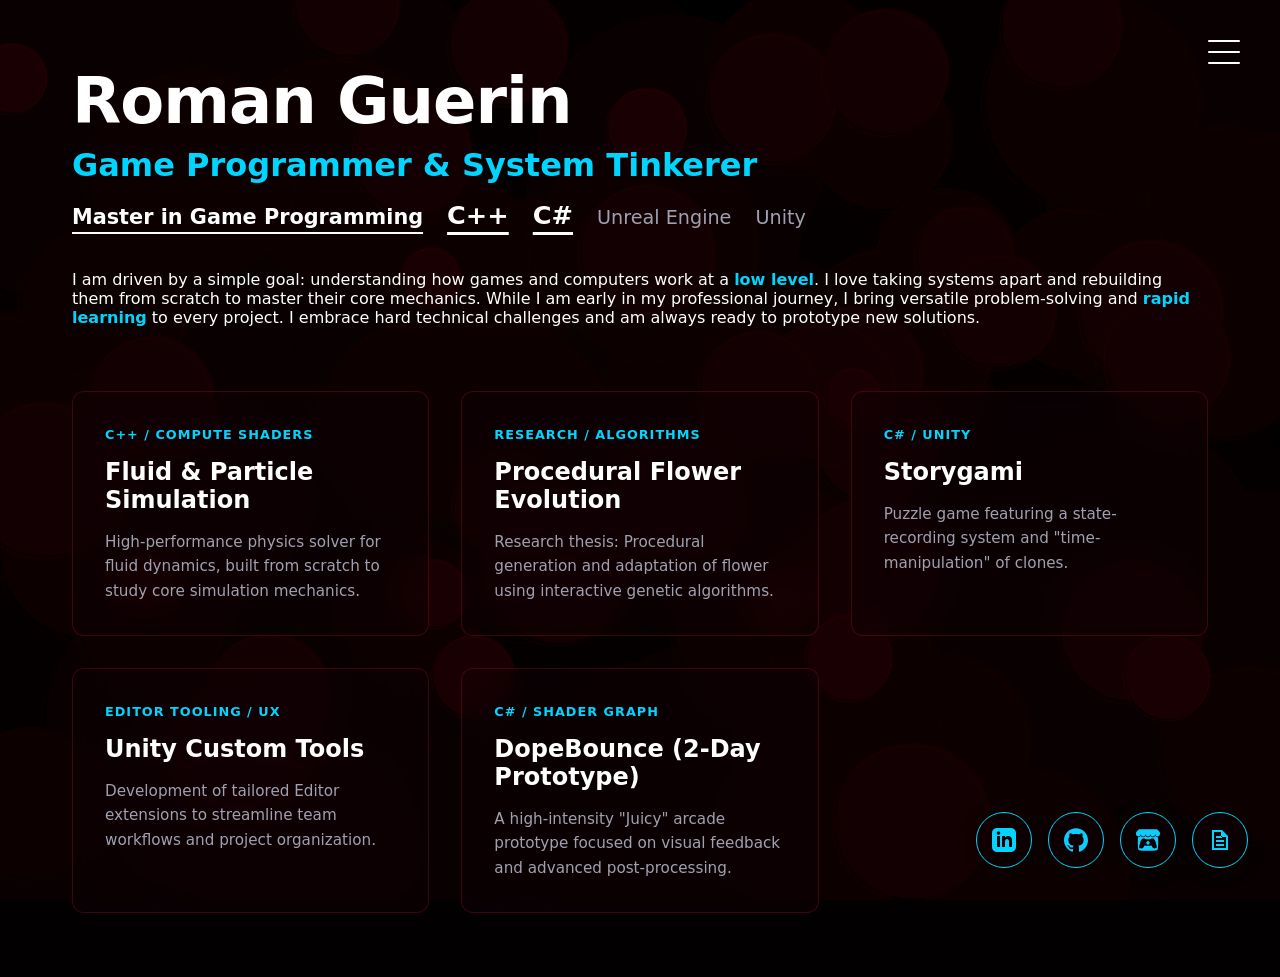
==== commit e02a544f: "[UPD] Flower - rework + color added" ====
--- a/index.html
+++ b/index.html
@@ -10,18 +10,7 @@
   <body>
     <canvas id="bg-canvas"></canvas>
 
-    <div id="top-nav">
-      <button class="hamburger" id="hamburger-btn">
-        <span></span>
-        <span></span>
-        <span></span>
-      </button>
-      <nav class="dropdown" id="dropdown-menu">
-        <a href="index.html">Home</a>
-        <a href="infiniteflower.html">Infinite Flower</a>
-        <a href="cv.html">CV</a>
-      </nav>
-    </div>
+    <top-nav></top-nav>
 
     <main class="ui-layer">
       <header class="hero">
@@ -356,5 +345,6 @@
 
     <script src="js/background.js"></script>
     <script src="js/ui.js"></script>
+    <script src="js/nav.js"></script>
   </body>
 </html>
--- a/css/style.css
+++ b/css/style.css
@@ -484,3 +484,9 @@
   box-shadow: 0 5px 15px rgba(0, 213, 255, 0.3);
   transform: translateY(-2px);
 }
+
+top-nav {
+  display: block;
+  position: relative;
+  z-index: 1000;
+}
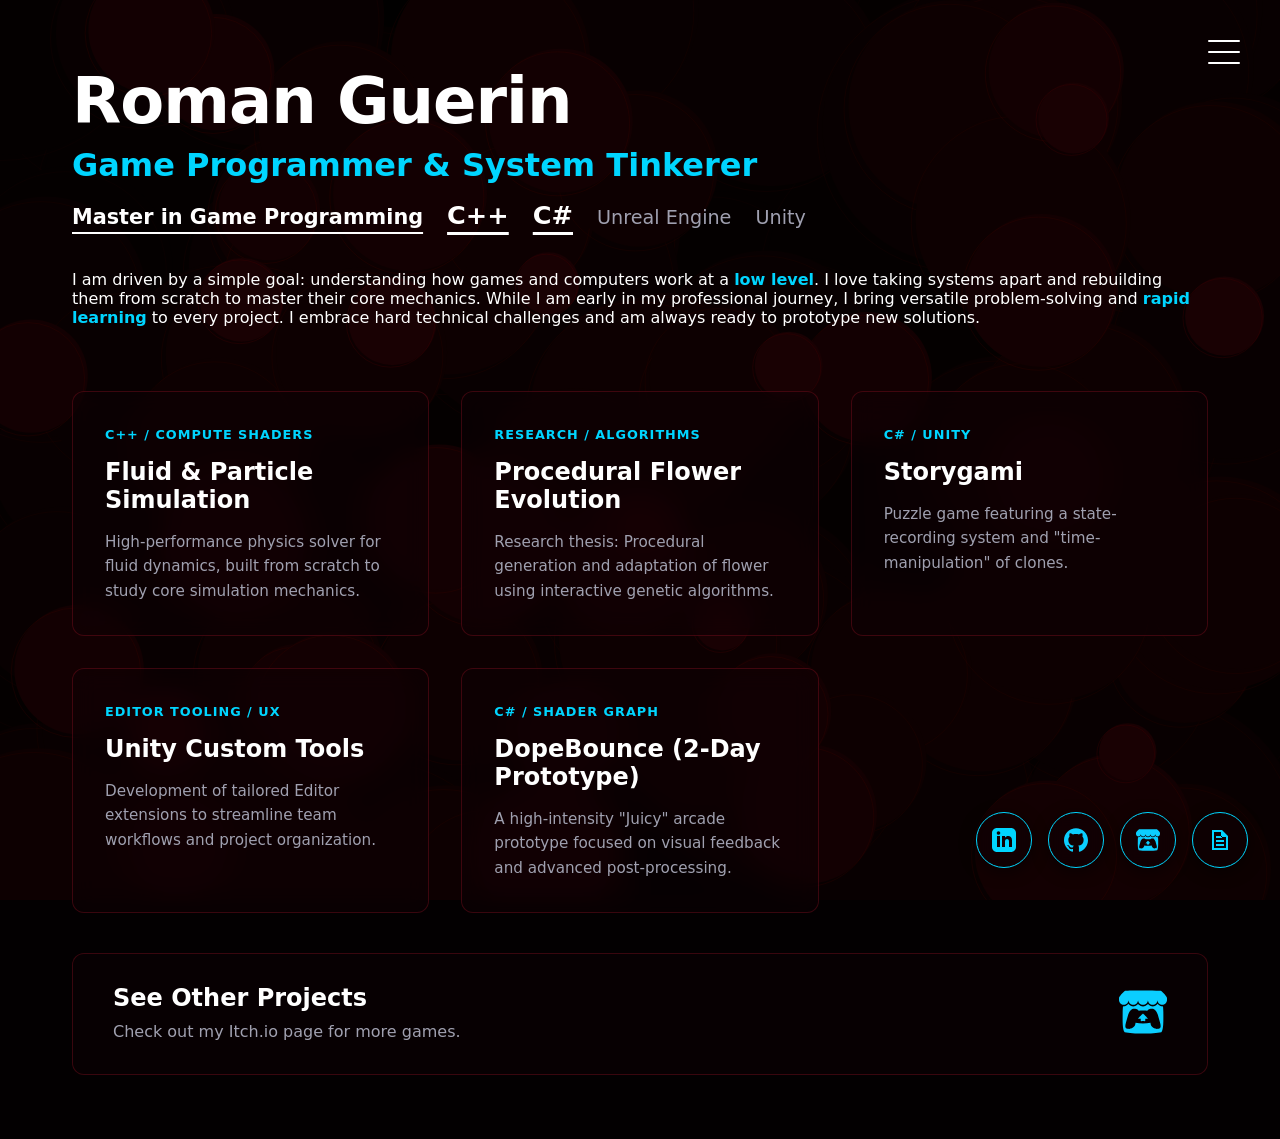
==== commit d48e9105: "[UPD] LinkTree - updated redirection page" ====
--- a/index.html
+++ b/index.html
@@ -267,6 +267,16 @@
             </a>
           </div>
         </article>
+      </section> <section class="cta-section">
+        <a href="https://nyukiland.itch.io/" target="_blank" class="cta-block">
+          <div class="cta-content">
+            <h3>See Other Projects</h3>
+            <p>Check out my Itch.io page for more games.</p>
+          </div>
+          <div class="cta-icon">
+            <img src="assets/itch.svg" alt="Itch.io" class="social-icon-img cta-large-icon" />
+          </div>
+        </a>
       </section>
     </main>
 
--- a/css/style.css
+++ b/css/style.css
@@ -489,4 +489,153 @@
   display: block;
   position: relative;
   z-index: 1000;
+}
+
+.back-home-wrapper {
+  width: 90%;
+  max-width: 450px;
+  margin: 20px auto;
+  display: flex;
+  justify-content: flex-start;
+  z-index: 10;
+}
+
+.back-home-btn {
+  display: inline-flex;
+  align-items: center;
+  color: var(--text-muted, #a0a0b0);
+  text-decoration: none;
+  font-size: 0.85rem;
+  font-weight: 600;
+  text-transform: uppercase;
+  letter-spacing: 0.1em;
+  transition: all 0.2s ease;
+}
+
+.back-home-btn svg {
+  width: 18px;
+  height: 18px;
+  margin-right: 8px;
+  fill: currentColor;
+}
+
+.back-home-btn:hover {
+  color: var(--text-main, #ffffff);
+  transform: translateX(-4px);
+}
+
+.link-tree-container {
+  display: flex;
+  flex-direction: column;
+  gap: 16px;
+  width: 90%;
+  max-width: 600px;
+  margin: 0 auto 40px auto;
+  z-index: 10;
+}
+
+.link-tree-btn {
+  display: flex;
+  align-items: center;
+  justify-content: space-between;
+  background: var(--card-bg, rgba(15, 0, 5, 0.4));
+  border: 1px solid var(--card-border, rgba(255, 30, 60, 0.2));
+  border-radius: 12px;
+  padding: 20px 24px; /* Taller padding */
+  color: var(--text-main, #ffffff);
+  text-decoration: none;
+  font-weight: 700;
+  
+  font-size: clamp(1rem, 4vw, 1.5rem); 
+  letter-spacing: 0.05em;
+  text-transform: uppercase;
+  backdrop-filter: blur(8px);
+  -webkit-backdrop-filter: blur(8px);
+  transition: all 0.2s cubic-bezier(0.25, 0.8, 0.25, 1);
+}
+
+.link-tree-btn:hover {
+  border-color: var(--card-hover-border, rgba(0, 213, 255, 0.5));
+  background: rgba(0, 213, 255, 0.05);
+  transform: translateY(-3px);
+  box-shadow: 0 10px 20px rgba(0, 0, 0, 0.3);
+}
+
+.link-tree-btn:active {
+  transform: translateY(0) scale(0.96);
+}
+
+.link-tree-btn svg,
+.link-tree-btn img {
+  width: clamp(24px, 6vw, 32px);
+  height: clamp(24px, 6vw, 32px);
+  fill: currentColor;
+}
+
+.cta-section {
+  width: 100%;
+  margin-top: 40px;
+  display: flex;
+  justify-content: center;
+}
+
+.cta-block {
+  display: flex;
+  align-items: center;
+  justify-content: space-between;
+  width: 100%;
+  background: var(--card-bg, rgba(15, 0, 5, 0.4));
+  border: 1px solid var(--card-border, rgba(255, 30, 60, 0.2));
+  border-radius: 12px;
+  padding: 30px 40px;
+  text-decoration: none;
+  color: var(--text-main, #ffffff);
+  backdrop-filter: blur(8px);
+  -webkit-backdrop-filter: blur(8px);
+  transition: all 0.3s cubic-bezier(0.25, 0.8, 0.25, 1);
+}
+
+.cta-block:hover {
+  border-color: var(--card-hover-border, rgba(0, 213, 255, 0.5));
+  background: rgba(0, 213, 255, 0.05);
+  transform: translateY(-4px);
+  box-shadow: 0 10px 30px rgba(0, 0, 0, 0.4);
+}
+
+.cta-content h3 {
+  font-size: 1.5rem;
+  margin-bottom: 8px;
+  color: var(--text-main);
+}
+
+.cta-content p {
+  color: var(--text-muted, #a0a0b0);
+  font-size: 1rem;
+  margin: 0;
+  line-height: 1.5;
+}
+
+.cta-large-icon {
+  width: 48px !important;
+  height: 48px !important;
+  margin-left: 20px;
+  transition: transform 0.4s cubic-bezier(0.175, 0.885, 0.32, 1.275), filter 0.3s ease !important;
+}
+
+.cta-block:hover .cta-large-icon {
+  transform: scale(1.15) rotate(5deg);
+  /* Uses your existing icon filter but brightens it on hover */
+  filter: invert(72%) sepia(85%) saturate(3015%) hue-rotate(152deg) brightness(130%) contrast(110%) drop-shadow(0 0 12px rgba(0, 213, 255, 0.6)) !important;
+}
+
+@media (max-width: 600px) {
+  .cta-block {
+    flex-direction: column-reverse;
+    text-align: center;
+    padding: 24px;
+    gap: 16px;
+  }
+  .cta-large-icon {
+    margin-left: 0;
+  }
 }
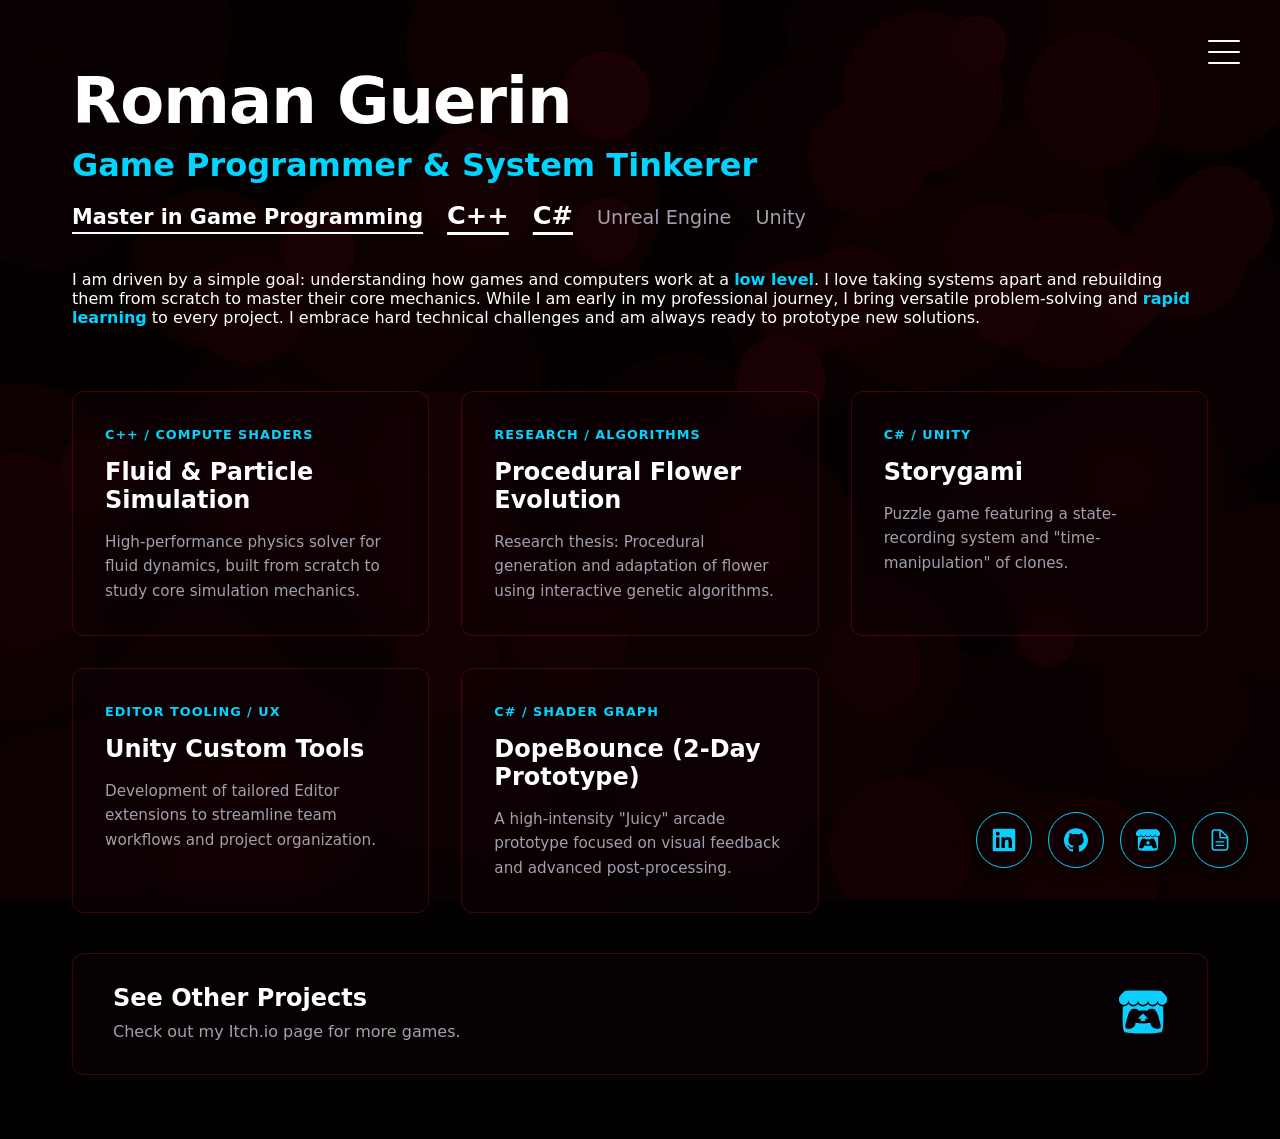
==== commit 7938e653: "[FIX] Icon for pages" ====
--- a/index.html
+++ b/index.html
@@ -322,11 +322,7 @@
         class="action-btn"
         title="LinkedIn"
       >
-        <svg viewBox="0 0 24 24">
-          <path
-            d="M19 0h-14c-2.761 0-5 2.239-5 5v14c0 2.761 2.239 5 5 5h14c2.762 0 5-2.239 5-5v-14c0-2.761-2.238-5-5-5zm-11 19h-3v-11h3v11zm-1.5-12.268c-.966 0-1.75-.79-1.75-1.764s.784-1.764 1.75-1.764 1.75.79 1.75 1.764-.783 1.764-1.75 1.764zm13.5 12.268h-3v-5.604c0-3.368-4-3.113-4 0v5.604h-3v-11h3v1.765c1.396-2.586 7-2.777 7 2.476v6.759z"
-          />
-        </svg>
+        <img src="assets/linkedin.svg" alt="LinkedIn" class="social-icon-img" />
       </a>
       <a
         href="https://github.com/nyukiland"
@@ -345,11 +341,7 @@
         <img src="assets/itch.svg" alt="Itch.io" class="social-icon-img" />
       </a>
       <a href="cv.html" class="action-btn" title="View Resume">
-        <svg viewBox="0 0 24 24">
-          <path
-            d="M14 2h-10v20h16v-14l-6-6zm-8 2h7v5h5v11h-12v-18zm2 14v-2h8v2h-8zm0-4v-2h8v2h-8zm0-4v-2h6v2h-6z"
-          />
-        </svg>
+        <img src="assets/doc.svg" alt="CV" class="social-icon-img" />
       </a>
     </div>
 
